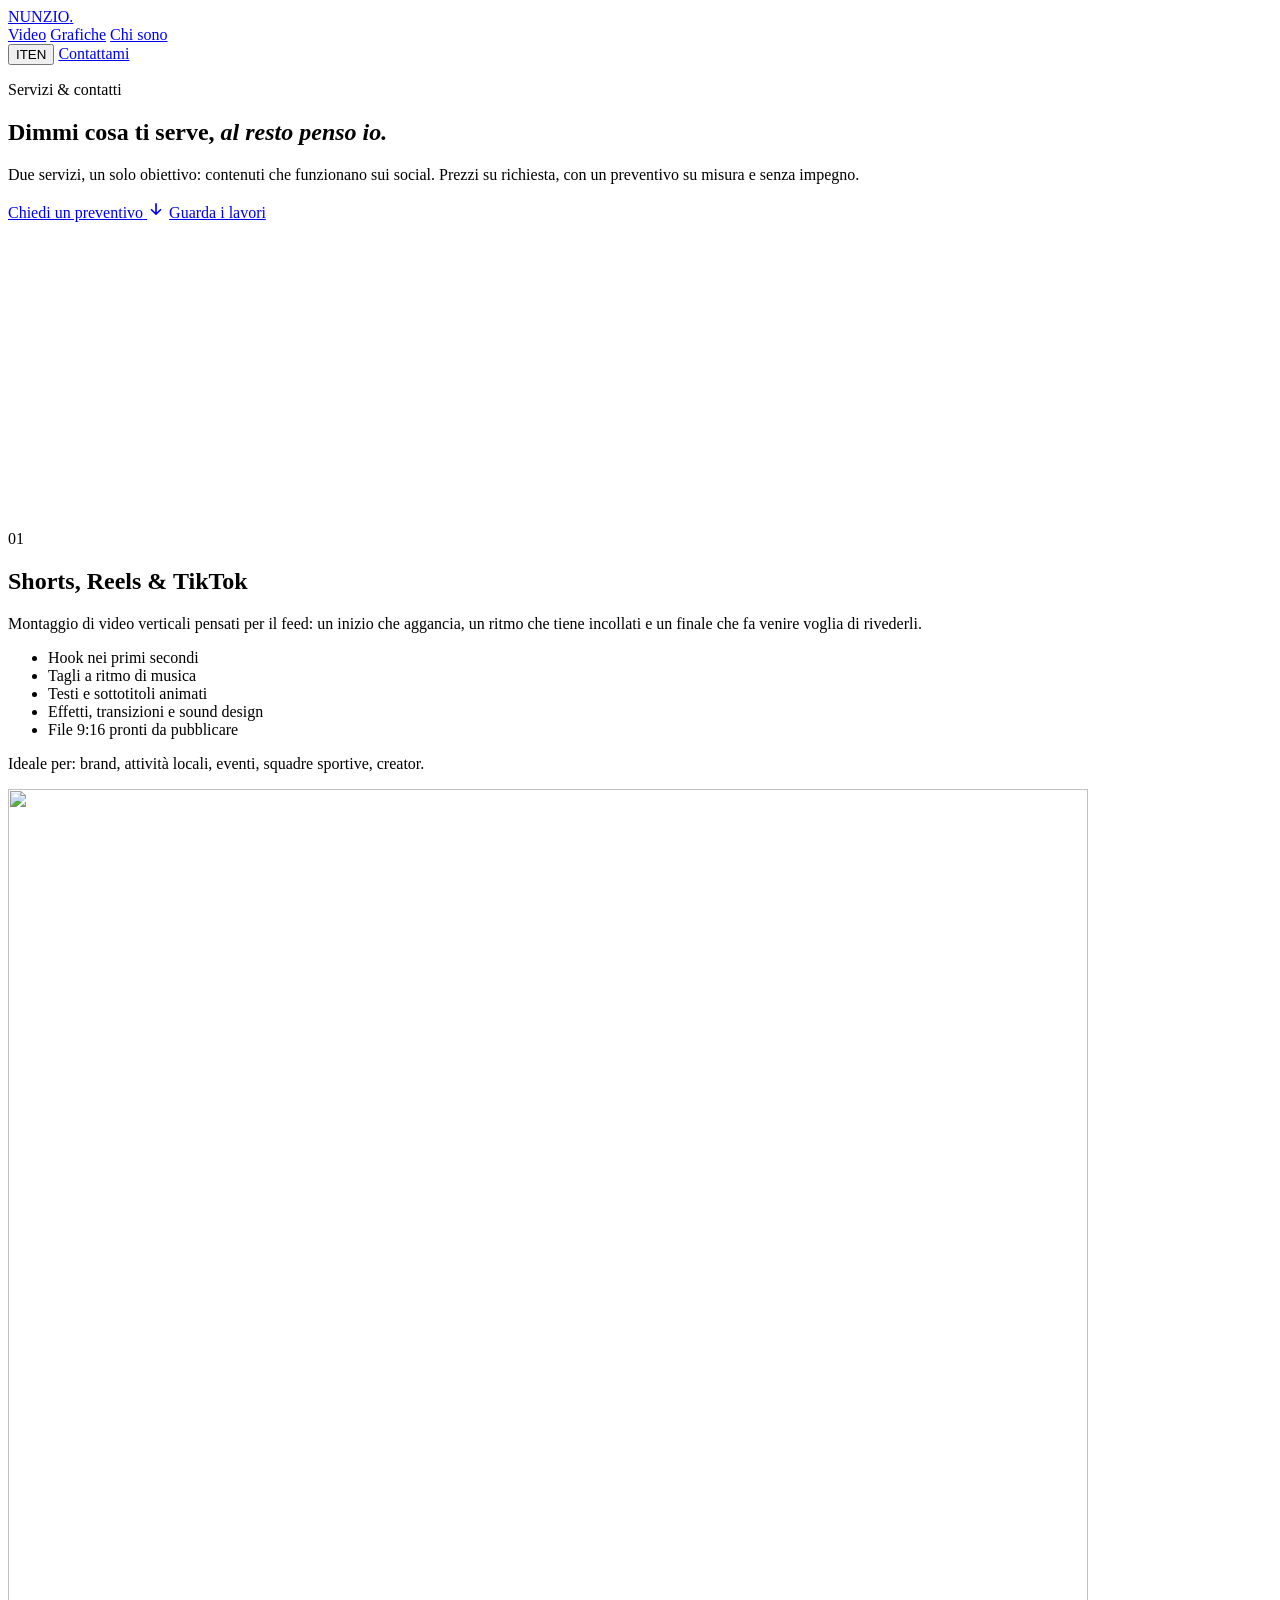
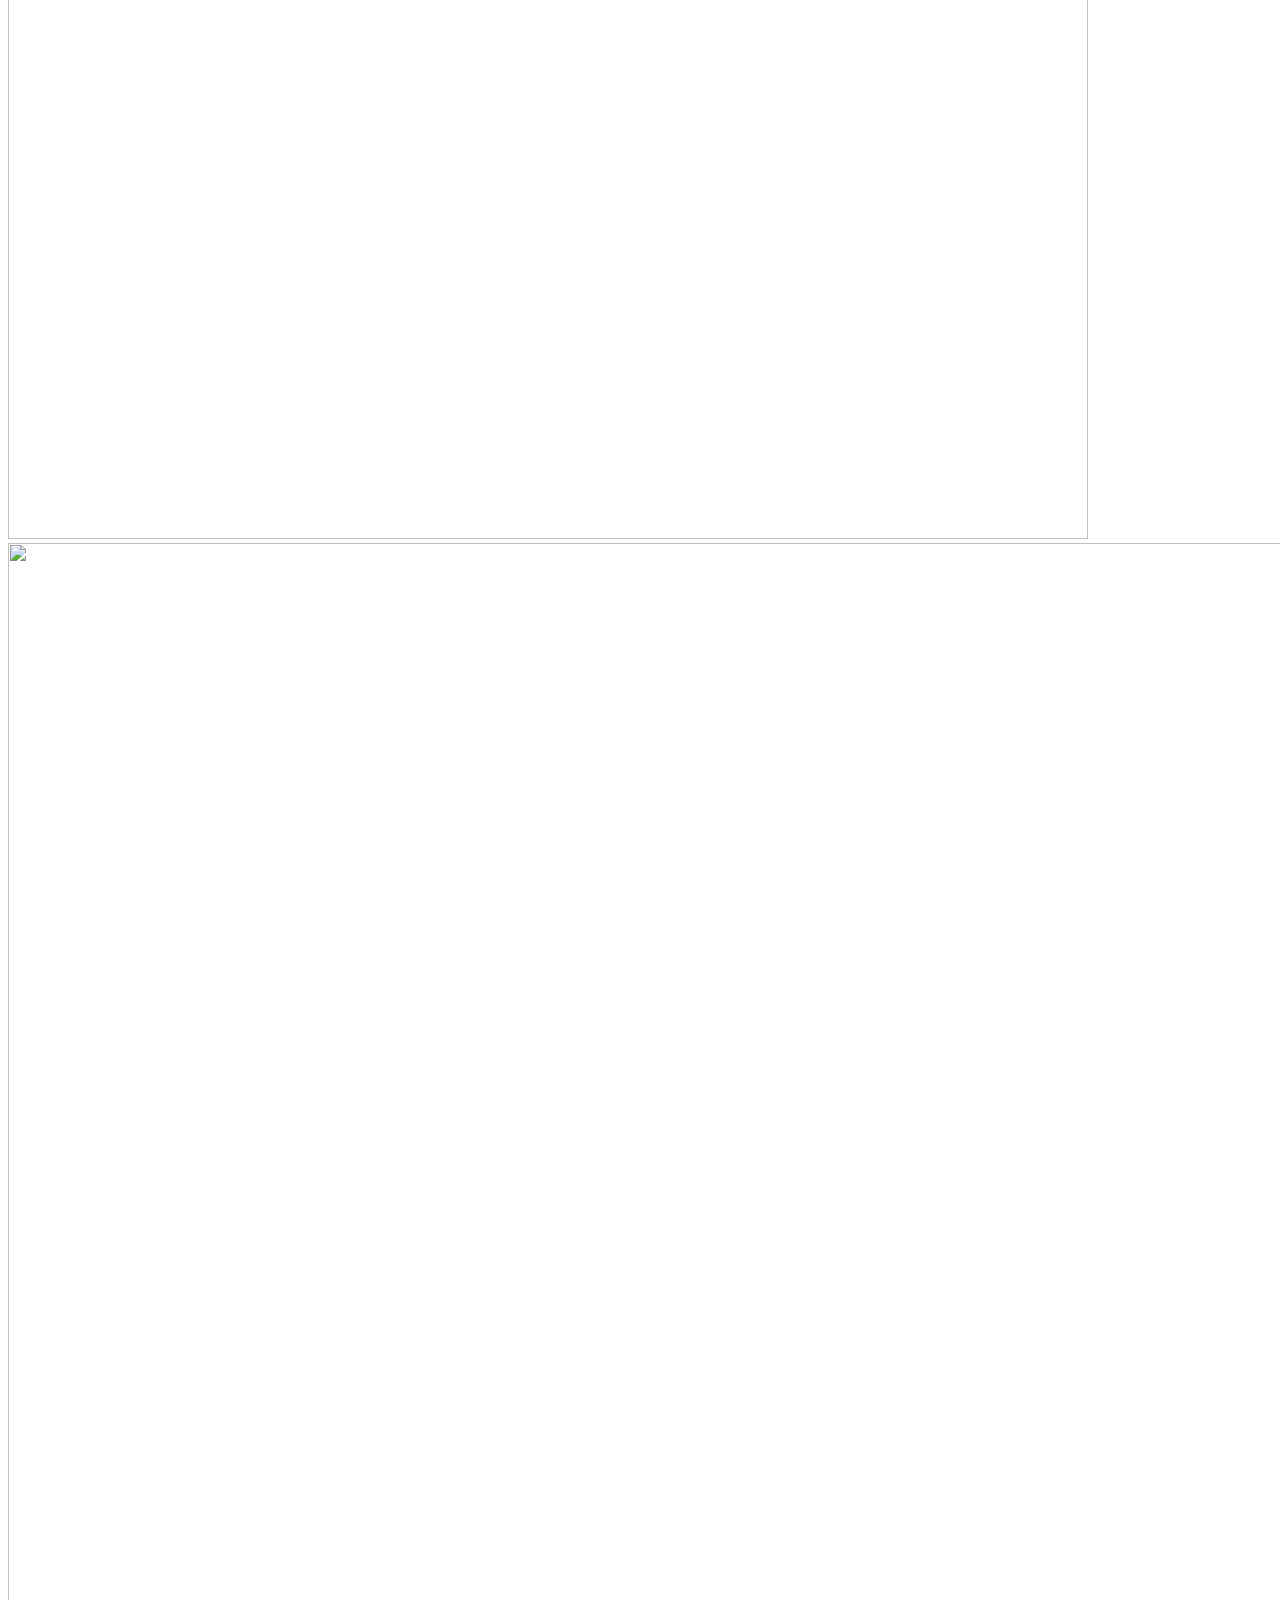
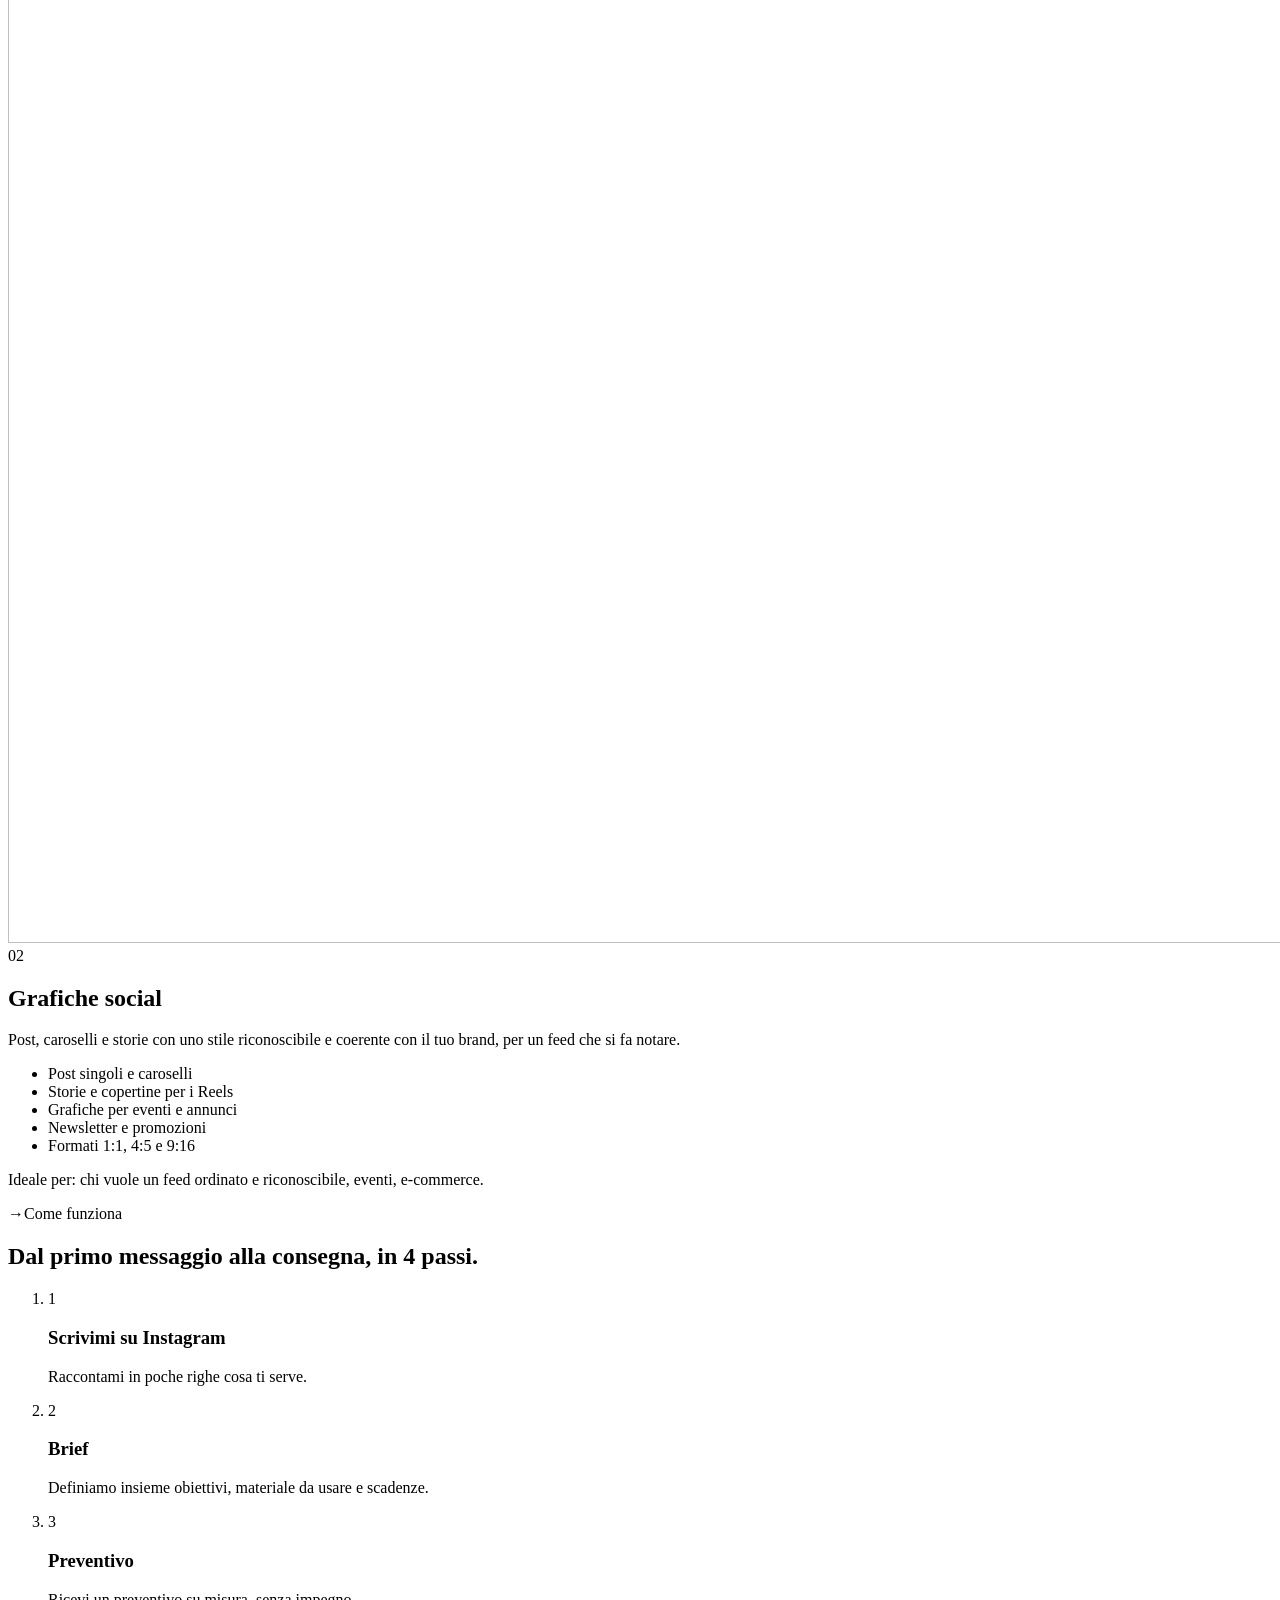
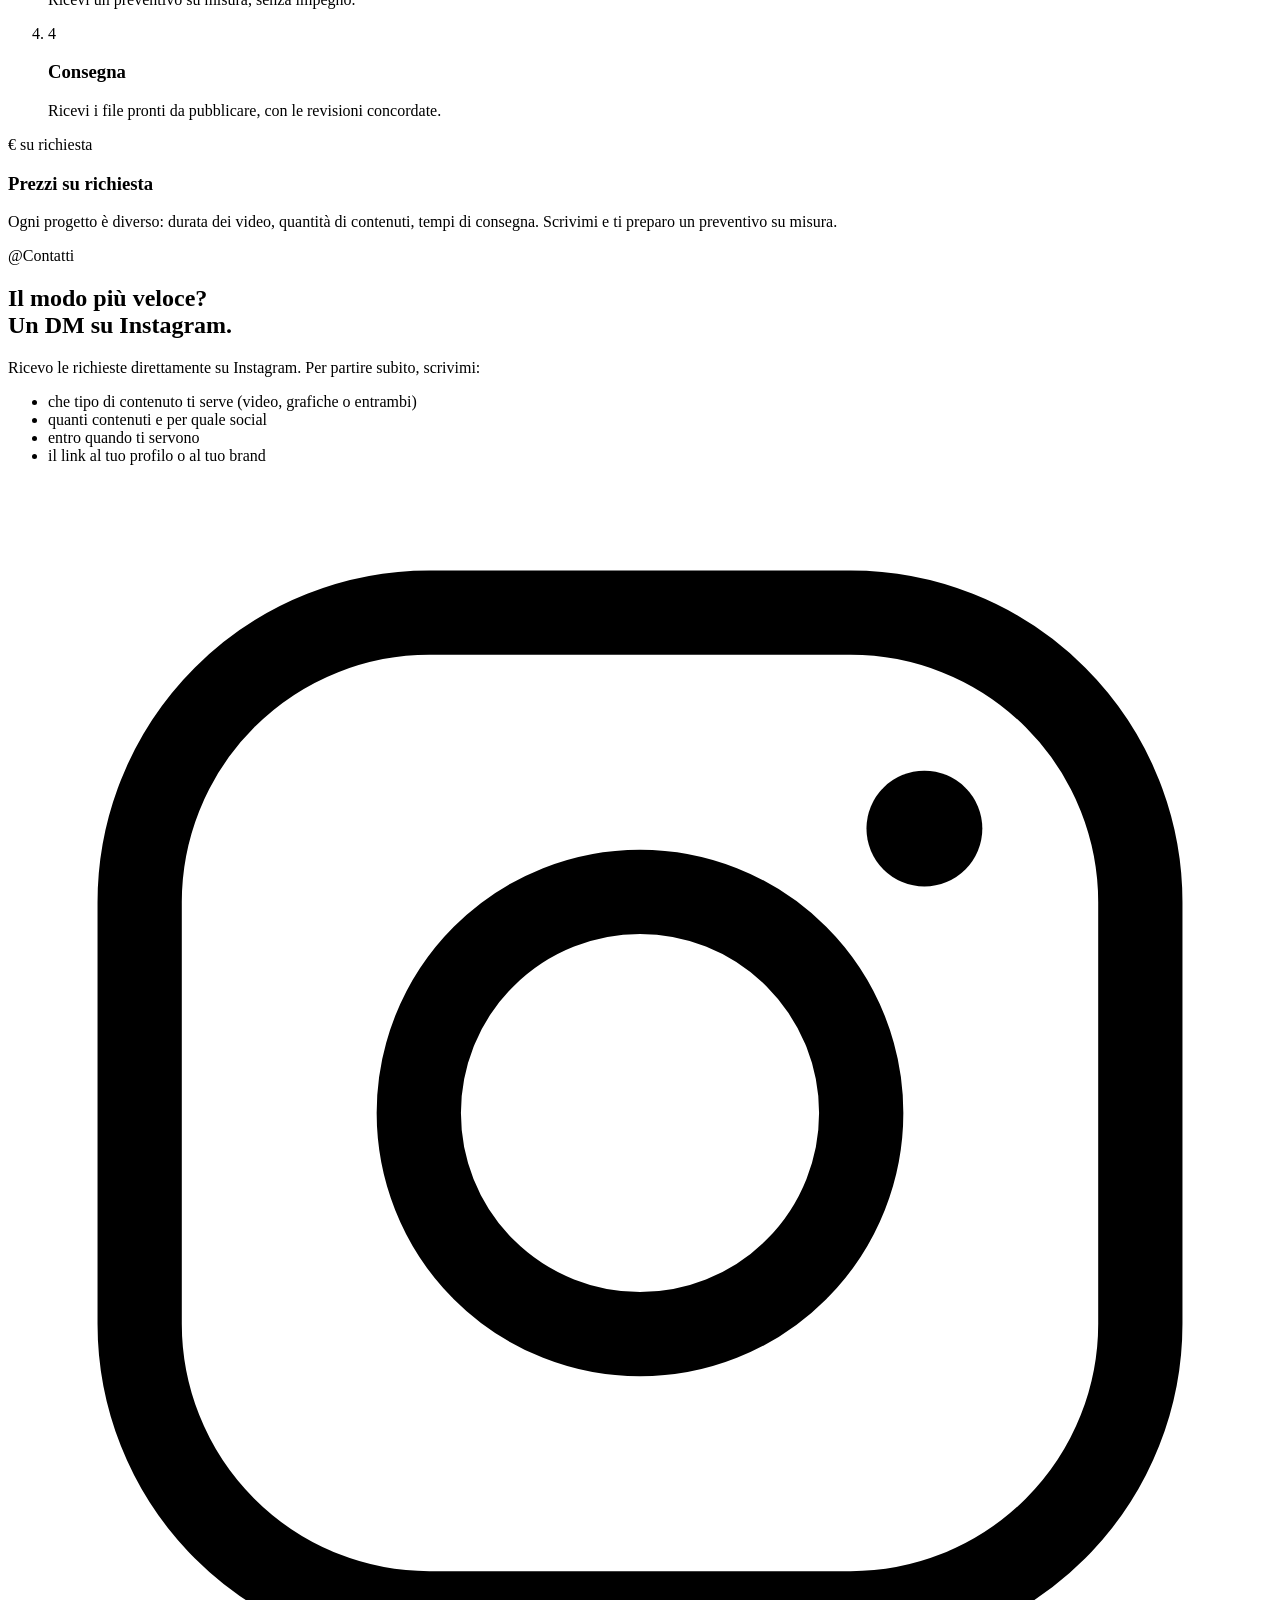
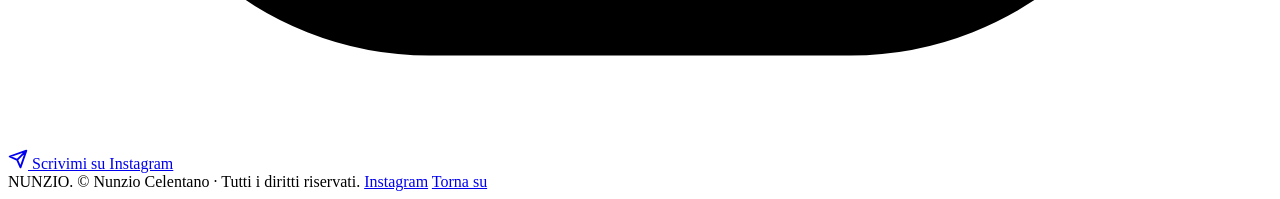
==== servizi.html @ 089bc9fd "Add files via upload" ====
<!doctype html>
<html lang="it">
<head>
  <meta charset="utf-8">
  <meta name="viewport" content="width=device-width, initial-scale=1">
  <title>Servizi & contatti — Nunzio Celentano</title>
  <meta name="description" content="Montaggio video per i social e grafiche: scopri i servizi e scrivimi su Instagram per un preventivo.">
  <meta name="theme-color" content="#0b0b0e">
  <meta property="og:title" content="Servizi & contatti — Nunzio Celentano">
  <meta property="og:description" content="Shorts, Reels, TikTok e grafiche social. Preventivo su richiesta.">
  <meta property="og:image" content="video/poster/intercampania-goal.jpg">
  <link rel="icon" href="data:image/svg+xml,%3Csvg xmlns='http://www.w3.org/2000/svg' viewBox='0 0 64 64'%3E%3Crect width='64' height='64' rx='16' fill='%23d4ff3a'/%3E%3Ctext x='32' y='46' font-family='Arial Black,Arial' font-weight='900' font-size='40' text-anchor='middle' fill='%230b0b0e'%3EN%3C/text%3E%3C/svg%3E">
  <link rel="preconnect" href="https://fonts.googleapis.com">
  <link rel="preconnect" href="https://fonts.gstatic.com" crossorigin>
  <link href="https://fonts.googleapis.com/css2?family=Bricolage+Grotesque:opsz,wght@12..96,400..800&family=Inter:wght@400;500;600&display=swap" rel="stylesheet">
  <link rel="stylesheet" href="assets/style.css">
</head>
<body data-page="services">

  <header class="site-header" id="top">
    <div class="wrap header-inner">
      <a href="index.html" class="logo" aria-label="Nunzio Celentano — home">NUNZIO<span>.</span></a>
      <nav class="nav" aria-label="Menu">
        <a href="index.html#video" data-i18n="nav.video">Video</a>
        <a href="index.html#grafiche" data-i18n="nav.graphics">Grafiche</a>
        <a href="index.html#chi-sono" data-i18n="nav.about">Chi sono</a>
      </nav>
      <div class="header-actions">
        <button class="lang-toggle" type="button" data-i18n-aria="lang.aria" aria-label="Cambia lingua">
          <span data-l="it">IT</span><span data-l="en">EN</span>
        </button>
        <a class="btn btn-accent btn-small" href="#contatti"><span data-i18n="srv.navcta">Contattami</span></a>
      </div>
    </div>
  </header>

  <main>
    <!-- HERO SERVIZI -->
    <section class="hero hero-small">
      <div class="glow glow-a" aria-hidden="true"></div>
      <div class="glow glow-b" aria-hidden="true"></div>
      <div class="wrap">
        <p class="kicker"><span class="live-dot" aria-hidden="true"></span><span data-i18n="nav.contact">Servizi & contatti</span></p>
        <h1 class="hero-title" data-i18n-html="srv.title">Dimmi cosa ti serve, <em>al resto penso io.</em></h1>
        <p class="hero-sub" data-i18n="srv.sub">Due servizi, un solo obiettivo: contenuti che funzionano sui social. Prezzi su richiesta, con un preventivo su misura e senza impegno.</p>
        <div class="hero-ctas">
          <a href="#contatti" class="btn btn-accent"><span data-i18n="srv.cta">Chiedi un preventivo</span>
            <svg viewBox="0 0 24 24" width="18" height="18" fill="none" stroke="currentColor" stroke-width="2.2" stroke-linecap="round" stroke-linejoin="round" aria-hidden="true"><path d="M12 5v14M6 13l6 6 6-6"/></svg></a>
          <a href="index.html#video" class="btn btn-ghost"><span data-i18n="hero.cta">Guarda i lavori</span></a>
        </div>
      </div>
    </section>

    <div class="marquee" aria-hidden="true"><div class="marquee-track"></div></div>

    <!-- SERVIZI -->
    <section class="section" id="servizi">
      <div class="wrap services">
        <article class="service">
          <div class="service-media media-video">
            <div class="phone phone-mini tilt-l">
              <video src="video/preview/antico-presepe.mp4" poster="video/poster/antico-presepe.jpg" muted loop playsinline autoplay preload="auto" data-hero aria-hidden="true"></video>
            </div>
            <div class="phone phone-mini tilt-r">
              <video src="video/preview/intercampania-goal.mp4" poster="video/poster/intercampania-goal.jpg" muted loop playsinline autoplay preload="auto" data-hero aria-hidden="true"></video>
            </div>
          </div>
          <div class="service-body">
            <span class="service-num">01</span>
            <h2 class="service-title">Shorts, Reels & TikTok</h2>
            <p data-i18n="s1.text">Montaggio di video verticali pensati per il feed: un inizio che aggancia, un ritmo che tiene incollati e un finale che fa venire voglia di rivederli.</p>
            <ul class="checklist">
              <li data-i18n="s1.l1">Hook nei primi secondi</li>
              <li data-i18n="s1.l2">Tagli a ritmo di musica</li>
              <li data-i18n="s1.l3">Testi e sottotitoli animati</li>
              <li data-i18n="s1.l4">Effetti, transizioni e sound design</li>
              <li data-i18n="s1.l5">File 9:16 pronti da pubblicare</li>
            </ul>
            <p class="ideal" data-i18n="s1.for">Ideale per: brand, attività locali, eventi, squadre sportive, creator.</p>
          </div>
        </article>

        <article class="service">
          <div class="service-media media-gfx">
            <img class="gfx-a" src="grafiche/presepe-3.webp" width="1080" height="1350" alt="" loading="lazy">
            <img class="gfx-b" src="grafiche/mammapack-newsletter.webp" width="1294" height="2000" alt="" loading="lazy">
          </div>
          <div class="service-body">
            <span class="service-num">02</span>
            <h2 class="service-title" data-i18n="s2.title">Grafiche social</h2>
            <p data-i18n="s2.text">Post, caroselli e storie con uno stile riconoscibile e coerente con il tuo brand, per un feed che si fa notare.</p>
            <ul class="checklist">
              <li data-i18n="s2.l1">Post singoli e caroselli</li>
              <li data-i18n="s2.l2">Storie e copertine per i Reels</li>
              <li data-i18n="s2.l3">Grafiche per eventi e annunci</li>
              <li data-i18n="s2.l4">Newsletter e promozioni</li>
              <li data-i18n="s2.l5">Formati 1:1, 4:5 e 9:16</li>
            </ul>
            <p class="ideal" data-i18n="s2.for">Ideale per: chi vuole un feed ordinato e riconoscibile, eventi, e-commerce.</p>
          </div>
        </article>
      </div>
    </section>

    <!-- COME FUNZIONA -->
    <section class="section">
      <div class="wrap">
        <div class="section-head">
          <p class="eyebrow"><span class="num">→</span><span data-i18n="proc.eyebrow">Come funziona</span></p>
          <h2 class="section-title" data-i18n="proc.title">Dal primo messaggio alla consegna, in 4 passi.</h2>
        </div>
        <ol class="steps">
          <li><span class="step-n">1</span><h3 data-i18n="p1.t">Scrivimi su Instagram</h3><p data-i18n="p1.d">Raccontami in poche righe cosa ti serve.</p></li>
          <li><span class="step-n">2</span><h3>Brief</h3><p data-i18n="p2.d">Definiamo insieme obiettivi, materiale da usare e scadenze.</p></li>
          <li><span class="step-n">3</span><h3 data-i18n="p3.t">Preventivo</h3><p data-i18n="p3.d">Ricevi un preventivo su misura, senza impegno.</p></li>
          <li><span class="step-n">4</span><h3 data-i18n="p4.t">Consegna</h3><p data-i18n="p4.d">Ricevi i file pronti da pubblicare, con le revisioni concordate.</p></li>
        </ol>
        <div class="price-note">
          <span class="price-badge" data-i18n="price.badge">€ su richiesta</span>
          <div>
            <h3 data-i18n="price.title">Prezzi su richiesta</h3>
            <p data-i18n="price.text">Ogni progetto è diverso: durata dei video, quantità di contenuti, tempi di consegna. Scrivimi e ti preparo un preventivo su misura.</p>
          </div>
        </div>
      </div>
    </section>

    <!-- CONTATTI -->
    <section class="section" id="contatti">
      <div class="wrap">
        <div class="contact-card">
          <div class="contact-copy">
            <p class="eyebrow"><span class="num">@</span><span data-i18n="contact.eyebrow">Contatti</span></p>
            <h2 class="contact-title" data-i18n-html="contact.title">Il modo più veloce?<br>Un <span class="ig-text">DM su Instagram</span>.</h2>
            <p data-i18n="contact.text">Ricevo le richieste direttamente su Instagram. Per partire subito, scrivimi:</p>
            <ul class="checklist">
              <li data-i18n="contact.l1">che tipo di contenuto ti serve (video, grafiche o entrambi)</li>
              <li data-i18n="contact.l2">quanti contenuti e per quale social</li>
              <li data-i18n="contact.l3">entro quando ti servono</li>
              <li data-i18n="contact.l4">il link al tuo profilo o al tuo brand</li>
            </ul>
          </div>
          <div class="contact-action">
            <div class="ig-big" aria-hidden="true">
              <svg viewBox="0 0 24 24" fill="none" stroke="currentColor" stroke-width="1.6" stroke-linecap="round" stroke-linejoin="round"><rect x="2.5" y="2.5" width="19" height="19" rx="5.5"/><circle cx="12" cy="12" r="4.2"/><circle cx="17.4" cy="6.6" r="1.1" fill="currentColor" stroke="none"/></svg>
            </div>
            <p class="ig-handle" data-ig-handle hidden></p>
            <a class="btn btn-ig btn-big" href="https://www.instagram.com/" data-ig target="_blank" rel="noopener">
              <svg viewBox="0 0 24 24" width="20" height="20" fill="none" stroke="currentColor" stroke-width="2.2" stroke-linecap="round" stroke-linejoin="round" aria-hidden="true"><path d="M22 2L11 13M22 2l-7 20-4-9-9-4 20-7z"/></svg>
              <span data-i18n="cta.ig">Scrivimi su Instagram</span></a>
          </div>
        </div>
      </div>
    </section>
  </main>

  <footer class="site-footer">
    <div class="wrap footer-inner">
      <span class="logo logo-small">NUNZIO<span>.</span></span>
      <span class="foot-copy">© <span data-year></span> Nunzio Celentano · <span data-i18n="footer.rights">Tutti i diritti riservati.</span></span>
      <span class="foot-links">
        <a href="https://www.instagram.com/" data-ig-profile target="_blank" rel="noopener">Instagram</a>
        <a href="#top" data-i18n="footer.top">Torna su</a>
      </span>
    </div>
  </footer>

  <script src="assets/main.js"></script>
</body>
</html>
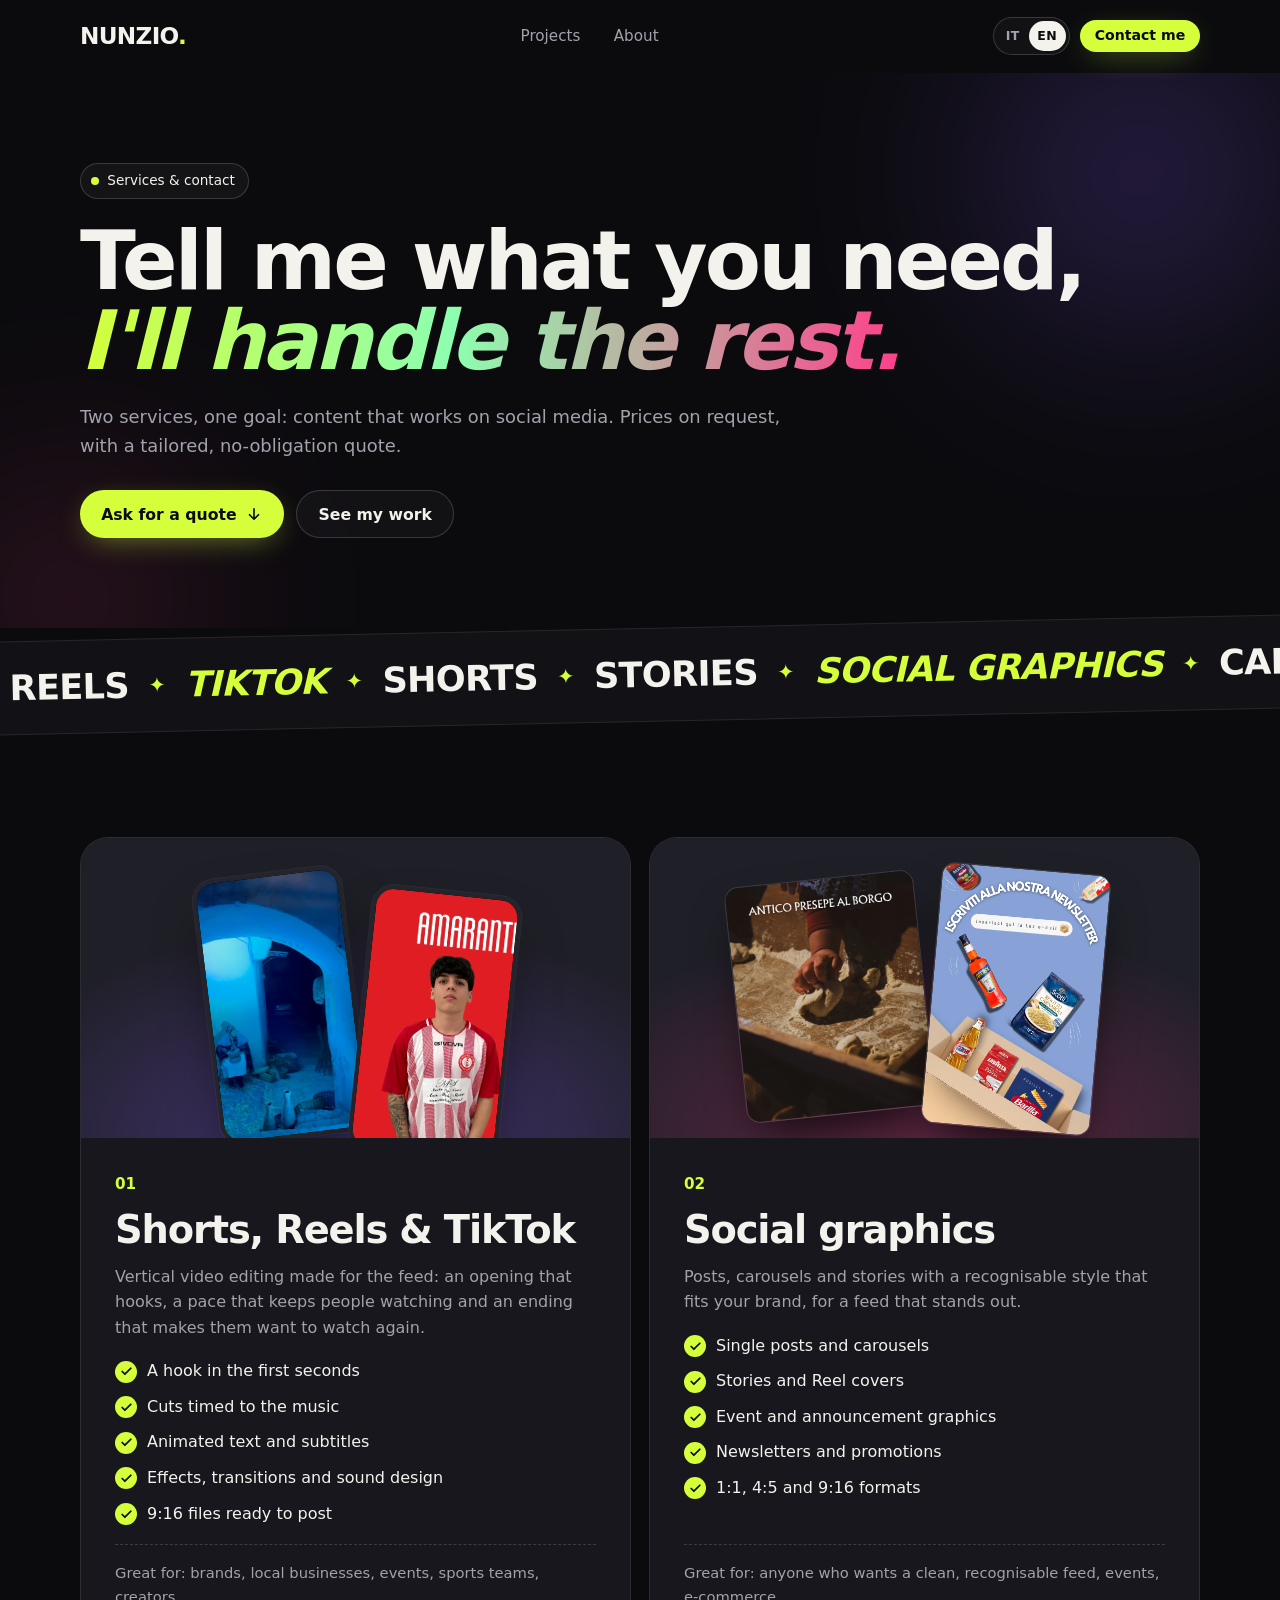
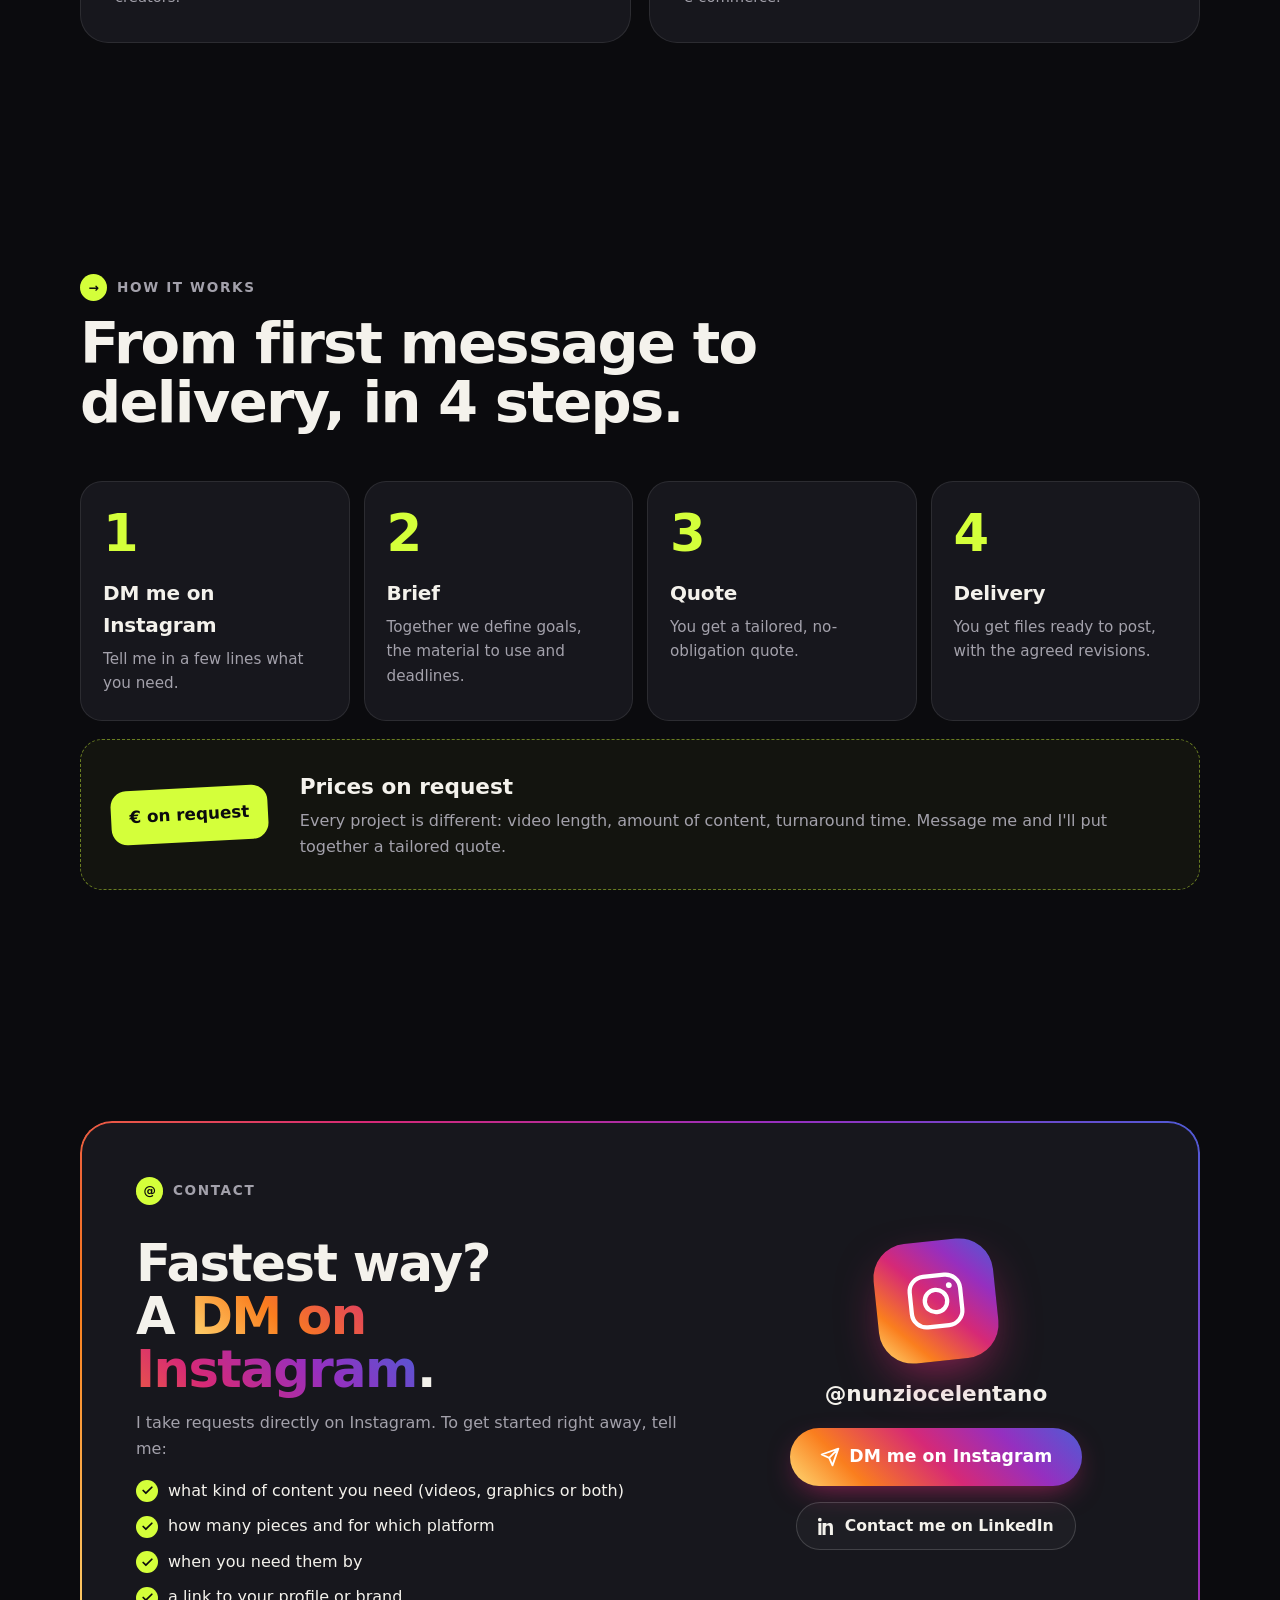
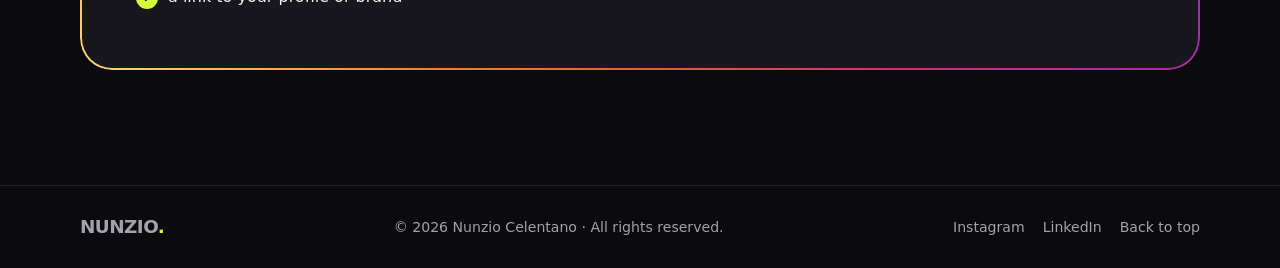
==== commit a548e04a: "Add files via upload" ====
--- a/servizi.html
+++ b/servizi.html
@@ -21,8 +21,7 @@
     <div class="wrap header-inner">
       <a href="index.html" class="logo" aria-label="Nunzio Celentano — home">NUNZIO<span>.</span></a>
       <nav class="nav" aria-label="Menu">
-        <a href="index.html#video" data-i18n="nav.video">Video</a>
-        <a href="index.html#grafiche" data-i18n="nav.graphics">Grafiche</a>
+        <a href="index.html#progetti" data-i18n="nav.projects">Progetti</a>
         <a href="index.html#chi-sono" data-i18n="nav.about">Chi sono</a>
       </nav>
       <div class="header-actions">
@@ -46,7 +45,7 @@
         <div class="hero-ctas">
           <a href="#contatti" class="btn btn-accent"><span data-i18n="srv.cta">Chiedi un preventivo</span>
             <svg viewBox="0 0 24 24" width="18" height="18" fill="none" stroke="currentColor" stroke-width="2.2" stroke-linecap="round" stroke-linejoin="round" aria-hidden="true"><path d="M12 5v14M6 13l6 6 6-6"/></svg></a>
-          <a href="index.html#video" class="btn btn-ghost"><span data-i18n="hero.cta">Guarda i lavori</span></a>
+          <a href="index.html#progetti" class="btn btn-ghost"><span data-i18n="hero.cta">Guarda i lavori</span></a>
         </div>
       </div>
     </section>
@@ -148,6 +147,9 @@
             <a class="btn btn-ig btn-big" href="https://www.instagram.com/" data-ig target="_blank" rel="noopener">
               <svg viewBox="0 0 24 24" width="20" height="20" fill="none" stroke="currentColor" stroke-width="2.2" stroke-linecap="round" stroke-linejoin="round" aria-hidden="true"><path d="M22 2L11 13M22 2l-7 20-4-9-9-4 20-7z"/></svg>
               <span data-i18n="cta.ig">Scrivimi su Instagram</span></a>
+            <a class="btn btn-ghost" href="https://www.linkedin.com/" data-linkedin target="_blank" rel="noopener" hidden>
+              <svg viewBox="0 0 24 24" width="18" height="18" fill="currentColor" aria-hidden="true"><path d="M4.98 3.5a2.5 2.5 0 1 1-5 0 2.5 2.5 0 0 1 5 0zM.5 8h4v16h-4V8zm7 0h3.8v2.2h.06c.53-1 1.83-2.2 3.77-2.2 4.03 0 4.77 2.65 4.77 6.1V24h-4v-8.1c0-1.93-.04-4.42-2.7-4.42-2.7 0-3.11 2.1-3.11 4.28V24h-4V8z"/></svg>
+              <span data-i18n="cta.li">Contattami su LinkedIn</span></a>
           </div>
         </div>
       </div>
@@ -160,6 +162,7 @@
       <span class="foot-copy">© <span data-year></span> Nunzio Celentano · <span data-i18n="footer.rights">Tutti i diritti riservati.</span></span>
       <span class="foot-links">
         <a href="https://www.instagram.com/" data-ig-profile target="_blank" rel="noopener">Instagram</a>
+        <a href="https://www.linkedin.com/" data-linkedin target="_blank" rel="noopener" hidden>LinkedIn</a>
         <a href="#top" data-i18n="footer.top">Torna su</a>
       </span>
     </div>
--- a/assets/style.css
+++ b/assets/style.css
@@ -0,0 +1,460 @@
+/* =========================================================
+   NUNZIO — portfolio
+   Colori e font: modifica le variabili qui sotto.
+   ========================================================= */
+:root {
+  --bg: #0b0b0e;
+  --bg-2: #111116;
+  --card: #17171d;
+  --card-2: #1f1f27;
+  --line: rgba(255, 255, 255, .09);
+  --line-2: rgba(255, 255, 255, .16);
+  --text: #f4f2ec;
+  --muted: #a3a1ab;
+  --accent: #d4ff3a;
+  --accent-ink: #0b0b0e;
+  --pink: #ff3d8b;
+  --violet: #8b5cff;
+  --ig: linear-gradient(45deg, #feda75 0%, #fa7e1e 22%, #d62976 50%, #962fbf 75%, #4f5bd5 100%);
+
+  --font-display: "Bricolage Grotesque", "Inter", system-ui, sans-serif;
+  --font-body: "Inter", system-ui, -apple-system, "Segoe UI", sans-serif;
+
+  --maxw: 1200px;
+  --gutter: clamp(16px, 4vw, 40px);
+  --radius: 22px;
+  --ease: cubic-bezier(.2, .8, .2, 1);
+}
+
+*, *::before, *::after { box-sizing: border-box; }
+* { margin: 0; padding: 0; }
+html { scroll-behavior: smooth; scroll-padding-top: 84px; -webkit-text-size-adjust: 100%; }
+body {
+  background: var(--bg);
+  color: var(--text);
+  font-family: var(--font-body);
+  font-size: 16px;
+  line-height: 1.6;
+  -webkit-font-smoothing: antialiased;
+  overflow-x: hidden;
+}
+img, video, svg { display: block; max-width: 100%; }
+a { color: inherit; text-decoration: none; }
+button { font: inherit; color: inherit; background: none; border: 0; cursor: pointer; }
+ul, ol { list-style: none; }
+::selection { background: var(--accent); color: var(--accent-ink); }
+:focus-visible { outline: 2px solid var(--accent); outline-offset: 3px; border-radius: 6px; }
+[hidden] { display: none !important; }
+
+main { overflow-x: clip; }
+.wrap { max-width: var(--maxw); margin: 0 auto; padding: 0 var(--gutter); }
+
+/* ---------- Bottoni ---------- */
+.btn {
+  display: inline-flex; align-items: center; gap: .55em;
+  padding: .9em 1.35em; border-radius: 999px;
+  font-weight: 600; font-size: .98rem; line-height: 1.1; white-space: nowrap;
+  transition: transform .25s var(--ease), background-color .25s, box-shadow .25s, border-color .25s;
+}
+.btn svg { flex-shrink: 0; }
+.contact-action .btn, .cta-actions .btn { max-width: 100%; white-space: normal; justify-content: center; text-align: center; }
+.btn:hover { transform: translateY(-2px); }
+.btn:active { transform: translateY(0); }
+.btn-accent { background: var(--accent); color: var(--accent-ink); box-shadow: 0 8px 30px -10px rgba(212, 255, 58, .55); }
+.btn-accent:hover { box-shadow: 0 12px 34px -8px rgba(212, 255, 58, .7); }
+.btn-ghost { border: 1.5px solid var(--line-2); background: rgba(255, 255, 255, .03); }
+.btn-ghost:hover { border-color: var(--text); }
+.btn-ig { background: var(--ig); color: #fff; box-shadow: 0 10px 30px -10px rgba(214, 41, 118, .7); }
+.btn-small { padding: .62em 1.05em; font-size: .88rem; }
+.btn-big { padding: 1.1em 1.7em; font-size: 1.08rem; }
+
+/* ---------- Header ---------- */
+.site-header {
+  position: sticky; top: 0; z-index: 50;
+  transition: background-color .3s, border-color .3s, backdrop-filter .3s;
+  border-bottom: 1px solid transparent;
+}
+.site-header.scrolled {
+  background: rgba(11, 11, 14, .78);
+  backdrop-filter: blur(14px) saturate(140%);
+  -webkit-backdrop-filter: blur(14px) saturate(140%);
+  border-color: var(--line);
+}
+.header-inner { display: flex; align-items: center; justify-content: space-between; gap: 16px; height: 72px; }
+.logo { font-family: var(--font-display); font-weight: 800; font-size: 1.45rem; letter-spacing: -.03em; }
+.logo span { color: var(--accent); }
+.logo-small { font-size: 1.15rem; }
+.nav { display: flex; gap: 6px; }
+.nav a { padding: .5em .9em; border-radius: 999px; color: var(--muted); font-weight: 500; font-size: .95rem; transition: color .2s, background-color .2s; }
+.nav a:hover { color: var(--text); background: rgba(255, 255, 255, .06); }
+.header-actions { display: flex; align-items: center; gap: 10px; }
+
+.lang-toggle {
+  display: inline-flex; padding: 3px; border-radius: 999px;
+  border: 1px solid var(--line-2); background: rgba(255, 255, 255, .03);
+  font-size: .78rem; font-weight: 600; letter-spacing: .04em;
+}
+.lang-toggle span { padding: .38em .7em; border-radius: 999px; color: var(--muted); transition: background-color .25s, color .25s; }
+.lang-toggle[data-current="it"] [data-l="it"],
+.lang-toggle[data-current="en"] [data-l="en"] { background: var(--text); color: var(--bg); }
+
+/* ---------- Hero ---------- */
+.hero { position: relative; padding: clamp(36px, 7vw, 90px) 0 clamp(48px, 7vw, 90px); overflow: hidden; }
+.hero-inner { display: grid; grid-template-columns: 1.05fr 1fr; align-items: center; gap: clamp(24px, 4vw, 60px); }
+.glow { position: absolute; border-radius: 50%; filter: blur(90px); opacity: .55; pointer-events: none; z-index: -1; }
+.glow-a { width: 520px; height: 520px; background: radial-gradient(circle, rgba(139, 92, 255, .55), transparent 65%); top: -160px; right: -120px; }
+.glow-b { width: 420px; height: 420px; background: radial-gradient(circle, rgba(255, 61, 139, .38), transparent 65%); bottom: -180px; left: -140px; }
+.glow-c { width: 600px; height: 600px; background: radial-gradient(circle, rgba(212, 255, 58, .22), transparent 65%); top: -200px; left: 50%; transform: translateX(-50%); }
+
+.kicker {
+  display: inline-flex; align-items: center; gap: .6em;
+  padding: .45em .95em .45em .75em; border-radius: 999px;
+  border: 1px solid var(--line-2); background: rgba(255, 255, 255, .04);
+  font-size: .85rem; font-weight: 500; color: var(--text);
+}
+.live-dot { width: 8px; height: 8px; border-radius: 50%; background: var(--accent); box-shadow: 0 0 0 0 rgba(212, 255, 58, .7); animation: pulse 2s infinite; }
+@keyframes pulse { 0% { box-shadow: 0 0 0 0 rgba(212, 255, 58, .6); } 70% { box-shadow: 0 0 0 10px rgba(212, 255, 58, 0); } 100% { box-shadow: 0 0 0 0 rgba(212, 255, 58, 0); } }
+
+.hero-title {
+  font-family: var(--font-display); font-weight: 800;
+  font-size: clamp(2.6rem, 6.4vw, 5.4rem); line-height: .98; letter-spacing: -.035em;
+  margin: 22px 0 22px; text-wrap: balance;
+}
+.hero-title em {
+  font-style: italic; font-weight: 700;
+  background: linear-gradient(90deg, var(--accent), #8dffb0 45%, var(--pink));
+  -webkit-background-clip: text; background-clip: text; color: transparent;
+  padding-right: .1em;
+  -webkit-box-decoration-break: clone; box-decoration-break: clone;
+}
+.hero-sub { font-size: clamp(1.02rem, 1.4vw, 1.15rem); color: var(--muted); max-width: 33em; }
+.hero-ctas { display: flex; flex-wrap: wrap; gap: 12px; margin-top: 30px; }
+.hero-small .hero-title { max-width: 14em; }
+.hero-small .hero-sub { max-width: 40em; }
+
+/* Telefoni */
+.hero-phones { position: relative; height: clamp(420px, 44vw, 560px); }
+.phone {
+  position: absolute; aspect-ratio: 9 / 16; border-radius: 30px; overflow: hidden;
+  background: #000; border: 5px solid #24242c;
+  box-shadow: 0 30px 60px -20px rgba(0, 0, 0, .8), 0 0 0 1px rgba(255, 255, 255, .06);
+}
+.phone video { width: 100%; height: 100%; object-fit: cover; }
+.phone-1 { width: 38%; left: 0; top: 14%; transform: rotate(-8deg); animation: float-a 7s ease-in-out infinite; }
+.phone-2 { width: 44%; left: 28%; top: 0; z-index: 2; animation: float-b 6s ease-in-out infinite; }
+.phone-3 { width: 38%; right: 0; top: 18%; transform: rotate(8deg); animation: float-c 8s ease-in-out infinite; }
+@keyframes float-a { 0%, 100% { transform: rotate(-8deg) translateY(0); } 50% { transform: rotate(-6deg) translateY(-12px); } }
+@keyframes float-b { 0%, 100% { transform: translateY(0); } 50% { transform: translateY(-14px); } }
+@keyframes float-c { 0%, 100% { transform: rotate(8deg) translateY(0); } 50% { transform: rotate(6deg) translateY(-10px); } }
+
+.phone-ui { position: absolute; inset: 0; pointer-events: none; background: linear-gradient(to top, rgba(0, 0, 0, .55), transparent 32%); }
+.pu-icons { position: absolute; right: 9px; bottom: 44px; display: flex; flex-direction: column; gap: 12px; }
+.pu-icons i { display: block; width: 19px; height: 19px; background: #fff; -webkit-mask: var(--m) center / contain no-repeat; mask: var(--m) center / contain no-repeat; }
+.i-heart { --m: url("data:image/svg+xml,%3Csvg xmlns='http://www.w3.org/2000/svg' viewBox='0 0 24 24' fill='none' stroke='black' stroke-width='2.2' stroke-linejoin='round'%3E%3Cpath d='M20.8 4.6a5.5 5.5 0 0 0-7.8 0L12 5.7l-1-1.1a5.5 5.5 0 0 0-7.8 7.8l1 1.1L12 21l7.8-7.5 1-1.1a5.5 5.5 0 0 0 0-7.8z'/%3E%3C/svg%3E"); }
+.i-comment { --m: url("data:image/svg+xml,%3Csvg xmlns='http://www.w3.org/2000/svg' viewBox='0 0 24 24' fill='none' stroke='black' stroke-width='2.2' stroke-linejoin='round'%3E%3Cpath d='M21 11.5a8.4 8.4 0 0 1-.9 3.8 8.5 8.5 0 0 1-7.6 4.7 8.4 8.4 0 0 1-3.8-.9L3 21l1.9-5.7a8.4 8.4 0 0 1-.9-3.8 8.5 8.5 0 0 1 4.7-7.6 8.4 8.4 0 0 1 3.8-.9h.5a8.5 8.5 0 0 1 8 8v.5z'/%3E%3C/svg%3E"); }
+.i-send { --m: url("data:image/svg+xml,%3Csvg xmlns='http://www.w3.org/2000/svg' viewBox='0 0 24 24' fill='none' stroke='black' stroke-width='2.2' stroke-linejoin='round'%3E%3Cpath d='M22 2L11 13M22 2l-7 20-4-9-9-4 20-7z'/%3E%3C/svg%3E"); }
+.pu-user { position: absolute; left: 10px; bottom: 12px; display: flex; align-items: center; gap: 6px; font-size: 11px; font-weight: 600; color: #fff; }
+.pu-user b { width: 18px; height: 18px; border-radius: 50%; background: var(--ig); box-shadow: inset 0 0 0 2px #000; }
+
+.float-chip {
+  position: absolute; z-index: 3; padding: .5em .95em; border-radius: 999px;
+  font-size: .82rem; font-weight: 600; white-space: nowrap;
+  background: rgba(23, 23, 29, .82); border: 1px solid var(--line-2);
+  backdrop-filter: blur(10px); -webkit-backdrop-filter: blur(10px);
+  box-shadow: 0 10px 30px -10px rgba(0, 0, 0, .7);
+}
+.chip-1 { top: 6%; left: -2%; background: var(--accent); color: var(--accent-ink); border-color: transparent; transform: rotate(-4deg); }
+.chip-2 { bottom: 10%; left: 6%; transform: rotate(3deg); }
+.chip-3 { top: 2%; right: 2%; background: var(--pink); color: #fff; border-color: transparent; transform: rotate(6deg); }
+
+/* ---------- Marquee ---------- */
+.marquee {
+  overflow: hidden; border-block: 1px solid var(--line);
+  background: var(--bg-2); padding: 18px 0;
+  transform: rotate(-1.2deg); margin: 0 -10px;
+}
+.marquee-track { display: flex; width: max-content; animation: marquee 32s linear infinite; }
+.marquee-group { display: flex; align-items: center; flex-shrink: 0; }
+.marquee-group span { font-family: var(--font-display); font-weight: 800; font-size: clamp(1.4rem, 3vw, 2.2rem); letter-spacing: -.02em; text-transform: uppercase; padding: 0 .55em; }
+.marquee-group span:nth-of-type(3n+2) { color: var(--accent); font-style: italic; }
+.marquee-group i { font-style: normal; color: var(--accent); font-size: 1.3rem; }
+@keyframes marquee { to { transform: translateX(-50%); } }
+
+/* ---------- Sezioni ---------- */
+.section { padding: clamp(64px, 9vw, 120px) 0; }
+.section-head { margin-bottom: clamp(28px, 4vw, 48px); max-width: 720px; }
+.eyebrow { display: inline-flex; align-items: center; gap: .7em; font-size: .85rem; font-weight: 600; text-transform: uppercase; letter-spacing: .12em; color: var(--muted); }
+.eyebrow .num { display: inline-grid; place-items: center; min-width: 2.2em; height: 2.2em; padding: 0 .4em; border-radius: 999px; background: var(--accent); color: var(--accent-ink); letter-spacing: 0; font-size: .78rem; }
+.section-title { font-family: var(--font-display); font-weight: 800; font-size: clamp(2.1rem, 4.8vw, 3.6rem); line-height: 1.02; letter-spacing: -.03em; margin-top: 14px; text-wrap: balance; }
+.section-sub { color: var(--muted); margin-top: 12px; font-size: 1.05rem; }
+
+.tags { display: flex; flex-wrap: wrap; gap: 6px; }
+.tag {
+  display: inline-block; padding: .3em .7em; border-radius: 999px;
+  font-size: .74rem; font-weight: 600; letter-spacing: .02em;
+  background: rgba(11, 11, 14, .6); border: 1px solid rgba(255, 255, 255, .18); color: #fff;
+  backdrop-filter: blur(6px); -webkit-backdrop-filter: blur(6px);
+}
+.tag-accent { background: var(--accent); color: var(--accent-ink); border-color: transparent; }
+
+/* Play badge */
+.play-badge {
+  position: absolute; left: 50%; top: 50%; width: 62px; height: 62px; margin: -31px 0 0 -31px;
+  display: grid; place-items: center; border-radius: 50%;
+  background: rgba(255, 255, 255, .16); border: 1px solid rgba(255, 255, 255, .35);
+  backdrop-filter: blur(8px); -webkit-backdrop-filter: blur(8px);
+  opacity: 0; transform: scale(.8); transition: opacity .3s, transform .3s var(--ease);
+}
+.play-badge svg { width: 24px; height: 24px; color: #fff; margin-left: 3px; }
+
+/* ---------- Progetti ---------- */
+.projects { display: flex; flex-direction: column; gap: clamp(56px, 7vw, 96px); }
+.project {
+  display: grid; grid-template-columns: minmax(280px, .85fr) minmax(0, 1.6fr);
+  gap: clamp(24px, 4vw, 56px); align-items: start;
+  padding-top: clamp(24px, 3vw, 36px); border-top: 1px solid var(--line);
+}
+.project-copy { position: sticky; top: 96px; }
+.project-top { display: flex; align-items: center; gap: 12px; margin-bottom: 10px; }
+.project-num { display: inline-grid; place-items: center; min-width: 2.4em; height: 2.4em; padding: 0 .5em; border-radius: 999px; border: 1.5px solid var(--accent); color: var(--accent); font-family: var(--font-display); font-weight: 800; font-size: .8rem; }
+.project-meta { font-size: .8rem; font-weight: 600; letter-spacing: .1em; text-transform: uppercase; color: var(--muted); }
+.project-title { font-family: var(--font-display); font-weight: 800; font-size: clamp(2.2rem, 4vw, 3.3rem); line-height: 1; letter-spacing: -.035em; }
+.project-sub { margin-top: 8px; font-family: var(--font-display); font-weight: 600; font-size: 1.12rem; color: var(--accent); }
+.project-sub .by { color: var(--muted); font-weight: 500; }
+.project-text { margin-top: 16px; color: #cfcdd6; }
+.facts { display: grid; gap: 14px; margin: 22px 0 24px; padding: 18px 0 0; border-top: 1px dashed var(--line-2); }
+.facts dt { font-size: .74rem; font-weight: 700; text-transform: uppercase; letter-spacing: .12em; color: var(--muted); margin-bottom: 4px; }
+.facts dd { font-size: .96rem; }
+.did { display: flex; flex-direction: column; gap: 6px; }
+.did li { position: relative; padding-left: 18px; }
+.did li::before { content: ""; position: absolute; left: 0; top: .62em; width: 7px; height: 7px; border-radius: 50%; background: var(--accent); }
+
+/* Galleria scorrevole */
+.strip-wrap { position: relative; min-width: 0; }
+.strip {
+  --h: clamp(360px, 34vw, 470px);
+  display: flex; gap: 14px; overflow-x: auto; overscroll-behavior-x: contain;
+  scroll-snap-type: x mandatory; scroll-padding: 0 2px; padding: 2px 2px 14px;
+  scrollbar-width: thin; scrollbar-color: rgba(255, 255, 255, .25) transparent;
+}
+.strip::-webkit-scrollbar { height: 6px; }
+.strip::-webkit-scrollbar-thumb { background: rgba(255, 255, 255, .22); border-radius: 6px; }
+.strip-btn {
+  position: absolute; top: calc(50% - 7px); z-index: 3; width: 44px; height: 44px; margin-top: -22px;
+  display: grid; place-items: center; border-radius: 50%;
+  background: rgba(255, 255, 255, .92); color: #111; box-shadow: 0 8px 24px rgba(0, 0, 0, .5);
+  transition: opacity .25s, transform .2s;
+}
+.strip-btn svg { width: 20px; height: 20px; fill: none; stroke: currentColor; stroke-width: 2.6; stroke-linecap: round; stroke-linejoin: round; }
+.strip-btn:hover { transform: scale(1.08); }
+.strip-prev { left: -14px; }
+.strip-next { right: -14px; }
+.strip-btn[hidden] { display: none; }
+
+.mcard {
+  position: relative; flex: 0 0 auto; height: var(--h, 420px); aspect-ratio: 9 / 16;
+  border-radius: 18px; overflow: hidden; background: var(--card); scroll-snap-align: start;
+  box-shadow: 0 0 0 1px var(--line);
+  transition: transform .35s var(--ease), box-shadow .35s;
+}
+.mcard.r-45 { aspect-ratio: 4 / 5; }
+.mcard.r-tall { aspect-ratio: 1294 / 2000; }
+.mcard-open { position: absolute; inset: 0; display: block; width: 100%; height: 100%; text-align: left; cursor: pointer; }
+.mcard-open[data-img] { cursor: zoom-in; }
+.mcard video, .mcard img { position: absolute; inset: 0; width: 100%; height: 100%; object-fit: cover; transition: transform .6s var(--ease); }
+.mcard-shade { position: absolute; inset: 0; background: linear-gradient(to top, rgba(0, 0, 0, .82) 0%, rgba(0, 0, 0, .05) 38%, rgba(0, 0, 0, 0) 100%); }
+.mcard-label { position: absolute; left: 14px; right: 14px; bottom: 14px; display: flex; flex-direction: column; gap: 6px; align-items: flex-start; font-family: var(--font-display); font-weight: 700; font-size: 1.02rem; line-height: 1.15; color: #fff; }
+.mcard-type { padding: .25em .6em; border-radius: 999px; font-family: var(--font-body); font-size: .68rem; font-weight: 700; letter-spacing: .04em; text-transform: uppercase; background: var(--accent); color: var(--accent-ink); }
+.mcard:hover, .mcard:focus-within { transform: translateY(-4px); box-shadow: 0 0 0 2px var(--accent), 0 24px 50px -20px rgba(212, 255, 58, .35); }
+.mcard:hover video, .mcard:hover img { transform: scale(1.04); }
+.mcard:hover .play-badge, .mcard-open:focus-visible .play-badge { opacity: 1; transform: scale(1); }
+.ig-chip {
+  position: absolute; top: 10px; right: 10px; z-index: 2; width: 34px; height: 34px;
+  display: grid; place-items: center; border-radius: 10px; background: var(--ig); color: #fff;
+  box-shadow: 0 6px 16px rgba(0, 0, 0, .45); transition: transform .2s;
+}
+.ig-chip svg { width: 18px; height: 18px; }
+.ig-chip:hover { transform: scale(1.1); }
+
+/* 1926: video verticale con l'immagine girata, mostrato in orizzontale */
+.project-wide .strip-wrap { align-self: center; }
+.mcard.r-169 { width: 100%; height: auto; aspect-ratio: 16 / 9; container-type: size; }
+.mcard.r-169 video { inset: auto; left: 50%; top: 50%; width: 100cqh; height: 100cqw; transform: translate(-50%, -50%) rotate(var(--rot, -90deg)); }
+.mcard.r-169:hover video { transform: translate(-50%, -50%) rotate(var(--rot, -90deg)) scale(1.04); }
+
+/* ---------- Chi sono ---------- */
+.about { background: var(--bg-2); border-block: 1px solid var(--line); }
+.about-grid { display: grid; grid-template-columns: 1.25fr 1fr; gap: clamp(28px, 5vw, 80px); align-items: start; }
+.about-statement { font-family: var(--font-display); font-weight: 700; font-size: clamp(1.9rem, 3.8vw, 3.1rem); line-height: 1.08; letter-spacing: -.03em; margin-top: 18px; text-wrap: pretty; }
+.about-statement .hl { background: var(--accent); color: var(--accent-ink); padding: 0 .18em; border-radius: .18em; box-decoration-break: clone; -webkit-box-decoration-break: clone; }
+.about-statement em { font-style: italic; color: var(--pink); }
+.about-side { padding-top: 8px; }
+.about-side > p:first-child { font-size: 1.06rem; color: #cfcdd6; }
+.mini-label { margin: 28px 0 12px; font-size: .78rem; font-weight: 700; text-transform: uppercase; letter-spacing: .12em; color: var(--muted); }
+.chips { display: flex; flex-wrap: wrap; gap: 8px; }
+.chips li { padding: .5em .95em; border-radius: 999px; border: 1px solid var(--line-2); font-size: .9rem; font-weight: 500; }
+.client-list { display: flex; flex-wrap: wrap; gap: 6px 0; }
+.client-list li { font-family: var(--font-display); font-weight: 700; font-size: 1.2rem; letter-spacing: -.01em; }
+.client-list li:not(:last-child)::after { content: "✦"; color: var(--accent); font-size: .8rem; margin: 0 .7em; vertical-align: .15em; }
+
+/* ---------- CTA finale ---------- */
+.cta-band { position: relative; overflow: hidden; padding: clamp(72px, 10vw, 130px) 0; text-align: center; }
+.cta-inner { display: flex; flex-direction: column; align-items: center; gap: 34px; }
+.cta-title { font-family: var(--font-display); font-weight: 800; font-size: clamp(2.8rem, 8vw, 6.2rem); line-height: .95; letter-spacing: -.045em; }
+.outline { color: var(--accent); font-style: italic; }
+.cta-actions { display: flex; flex-wrap: wrap; justify-content: center; gap: 12px; }
+
+/* ---------- Footer ---------- */
+.site-footer { border-top: 1px solid var(--line); padding: 26px 0; }
+.footer-inner { display: flex; flex-wrap: wrap; align-items: center; justify-content: space-between; gap: 12px 24px; font-size: .88rem; color: var(--muted); }
+.foot-links { display: flex; gap: 18px; }
+.foot-links a:hover { color: var(--text); }
+
+/* ---------- Pagina servizi ---------- */
+.services { display: grid; grid-template-columns: 1fr 1fr; gap: 18px; }
+.service { display: flex; flex-direction: column; border-radius: calc(var(--radius) + 6px); background: var(--card); border: 1px solid var(--line); overflow: hidden; }
+.service-media { position: relative; height: 300px; overflow: hidden; background: radial-gradient(120% 120% at 50% 100%, rgba(139, 92, 255, .35), transparent 60%), var(--card-2); }
+.media-gfx { background: radial-gradient(120% 120% at 50% 100%, rgba(255, 61, 139, .3), transparent 60%), var(--card-2); }
+.phone-mini { width: 150px; border-width: 4px; border-radius: 22px; top: 34px; }
+.tilt-l { left: calc(50% - 150px); transform: rotate(-7deg); }
+.tilt-r { left: calc(50% + 4px); top: 52px; transform: rotate(6deg); }
+.media-gfx img { position: absolute; height: auto; border-radius: 14px; box-shadow: 0 24px 50px -16px rgba(0, 0, 0, .85); border: 1px solid rgba(255, 255, 255, .12); }
+.gfx-a { width: 190px; left: calc(50% - 190px); top: 40px; transform: rotate(-6deg); }
+.gfx-b { width: 170px; left: calc(50% + 6px); top: 30px; transform: rotate(5deg); }
+.service-body { padding: clamp(22px, 3vw, 34px); display: flex; flex-direction: column; gap: 14px; flex: 1; }
+.service-num { font-family: var(--font-display); font-weight: 800; font-size: .95rem; color: var(--accent); }
+.service-title { font-family: var(--font-display); font-weight: 800; font-size: clamp(1.8rem, 3vw, 2.4rem); line-height: 1.02; letter-spacing: -.03em; }
+.service-body > p { color: var(--muted); }
+.checklist { display: flex; flex-direction: column; gap: 10px; margin: 4px 0; }
+.checklist li { position: relative; padding-left: 32px; }
+.checklist li::before {
+  content: ""; position: absolute; left: 0; top: .15em; width: 22px; height: 22px; border-radius: 50%;
+  background: var(--accent) url("data:image/svg+xml,%3Csvg xmlns='http://www.w3.org/2000/svg' viewBox='0 0 24 24' fill='none' stroke='%230b0b0e' stroke-width='3.2' stroke-linecap='round' stroke-linejoin='round'%3E%3Cpath d='M20 6L9 17l-5-5'/%3E%3C/svg%3E") center / 13px no-repeat;
+}
+.ideal { margin-top: auto; padding-top: 16px; border-top: 1px dashed var(--line-2); font-size: .92rem; color: var(--muted); }
+
+.steps { display: grid; grid-template-columns: repeat(4, 1fr); gap: 14px; counter-reset: s; }
+.steps li { position: relative; padding: 26px 22px 24px; border-radius: var(--radius); background: var(--card); border: 1px solid var(--line); }
+.step-n { display: block; font-family: var(--font-display); font-weight: 800; font-size: 3.2rem; line-height: 1; color: var(--accent); margin-bottom: 18px; }
+.steps h3 { font-family: var(--font-display); font-weight: 700; font-size: 1.25rem; letter-spacing: -.01em; margin-bottom: 6px; }
+.steps p { color: var(--muted); font-size: .95rem; }
+
+.price-note {
+  display: flex; align-items: center; gap: clamp(16px, 3vw, 32px); margin-top: 18px;
+  padding: clamp(20px, 3vw, 30px); border-radius: var(--radius);
+  border: 1.5px dashed rgba(212, 255, 58, .45); background: rgba(212, 255, 58, .04);
+}
+.price-badge { flex-shrink: 0; padding: .8em 1.1em; border-radius: 16px; background: var(--accent); color: var(--accent-ink); font-family: var(--font-display); font-weight: 800; font-size: 1.05rem; transform: rotate(-3deg); }
+.price-note h3 { font-family: var(--font-display); font-size: 1.35rem; font-weight: 700; margin-bottom: 4px; }
+.price-note p { color: var(--muted); }
+
+.contact-card {
+  position: relative; display: grid; grid-template-columns: 1.3fr 1fr; gap: clamp(24px, 4vw, 56px); align-items: center;
+  padding: clamp(26px, 4.5vw, 56px); border-radius: calc(var(--radius) + 10px);
+  background: var(--card); isolation: isolate;
+}
+.contact-card::before {
+  content: ""; position: absolute; inset: 0; z-index: -1; border-radius: inherit; padding: 2px;
+  background: var(--ig);
+  -webkit-mask: linear-gradient(#000 0 0) content-box, linear-gradient(#000 0 0);
+  -webkit-mask-composite: xor; mask-composite: exclude;
+}
+.contact-title { font-family: var(--font-display); font-weight: 800; font-size: clamp(2rem, 4.2vw, 3.2rem); line-height: 1.04; letter-spacing: -.03em; margin: 16px 0 14px; }
+.ig-text { background: var(--ig); -webkit-background-clip: text; background-clip: text; color: transparent; }
+.contact-copy > p { color: var(--muted); margin-bottom: 16px; }
+.contact-action { display: flex; flex-direction: column; align-items: center; gap: 16px; text-align: center; }
+.ig-big { width: 120px; height: 120px; border-radius: 34px; display: grid; place-items: center; background: var(--ig); color: #fff; box-shadow: 0 20px 50px -14px rgba(214, 41, 118, .7); transform: rotate(-6deg); }
+.ig-big svg { width: 64px; height: 64px; }
+.ig-handle { font-family: var(--font-display); font-weight: 700; font-size: 1.35rem; }
+
+/* ---------- Lightbox ---------- */
+.lightbox {
+  position: fixed; inset: 0; width: 100%; height: 100%; max-width: none; max-height: none;
+  margin: 0; padding: 0; border: 0; color: var(--text);
+  background: rgba(6, 6, 9, .94);
+  backdrop-filter: blur(10px); -webkit-backdrop-filter: blur(10px);
+}
+.lightbox::backdrop { background: transparent; }
+.lightbox[open] { display: flex; align-items: center; justify-content: center; animation: lb-in .25s var(--ease); }
+@keyframes lb-in { from { opacity: 0; } to { opacity: 1; } }
+.lb-stage { display: flex; align-items: center; justify-content: center; width: 100%; height: 100%; padding: 64px 72px 92px; }
+.lb-stage img { max-width: 100%; max-height: 100%; width: auto; height: auto; border-radius: 12px; object-fit: contain; box-shadow: 0 30px 80px -20px #000; }
+.lb-caption { position: absolute; left: 0; right: 0; bottom: 22px; display: flex; flex-direction: column; align-items: center; gap: 2px; text-align: center; padding: 0 70px; pointer-events: none; }
+.lb-title { font-family: var(--font-display); font-size: 1.1rem; }
+.lb-sub { font-size: .9rem; color: var(--muted); }
+.lb-ig { pointer-events: auto; display: inline-flex; align-items: center; gap: .45em; margin-top: 6px; padding: .4em .85em; border-radius: 999px; background: var(--ig); color: #fff; font-size: .82rem; font-weight: 600; }
+.lb-ig svg { width: 15px; height: 15px; }
+.lb-ig[hidden] { display: none; }
+.lb-btn { position: absolute; display: grid; place-items: center; width: 46px; height: 46px; border-radius: 50%; background: rgba(255, 255, 255, .1); border: 1px solid rgba(255, 255, 255, .18); transition: background-color .2s; z-index: 2; }
+.lb-btn:hover { background: rgba(255, 255, 255, .22); }
+.lb-btn svg { width: 22px; height: 22px; fill: none; stroke: currentColor; stroke-width: 2.4; stroke-linecap: round; stroke-linejoin: round; }
+.lb-close { top: 16px; right: 16px; }
+.lb-prev { left: 16px; top: 50%; margin-top: -23px; }
+.lb-next { right: 16px; top: 50%; margin-top: -23px; }
+.lightbox.single .lb-prev, .lightbox.single .lb-next { display: none; }
+
+.lb-video { display: flex; flex-direction: column; align-items: center; gap: 12px; }
+.lb-frame { position: relative; --arn: .5625; height: min(calc(100dvh - 190px), calc((100vw - 32px) / var(--arn))); aspect-ratio: var(--arn); border-radius: 18px; overflow: hidden; background: #000; box-shadow: 0 30px 80px -20px #000; }
+.lb-frame video { width: 100%; height: 100%; object-fit: contain; cursor: pointer; }
+.lb-video.is-rotated .lb-frame { height: auto; width: min(calc(100vw - 160px), calc((100dvh - 190px) * 16 / 9)); aspect-ratio: 16 / 9; container-type: size; }
+.lb-video.is-rotated .lb-frame video { position: absolute; left: 50%; top: 50%; width: 100cqh; height: 100cqw; transform: translate(-50%, -50%) rotate(var(--rot, -90deg)); }
+.lb-controls { display: flex; align-items: center; gap: 10px; width: 100%; max-width: 560px; padding: 6px 8px; border-radius: 999px; background: rgba(255, 255, 255, .08); border: 1px solid rgba(255, 255, 255, .12); }
+.lb-ctrl { flex-shrink: 0; width: 36px; height: 36px; border-radius: 50%; display: grid; place-items: center; }
+.lb-ctrl:hover { background: rgba(255, 255, 255, .12); }
+.lb-ctrl svg { width: 20px; height: 20px; }
+.lb-time { flex-shrink: 0; font-size: .8rem; font-variant-numeric: tabular-nums; color: var(--muted); min-width: 4.6em; text-align: right; }
+.lb-progress { flex: 1; min-width: 0; height: 4px; appearance: none; -webkit-appearance: none; border-radius: 4px; cursor: pointer; background: linear-gradient(var(--accent), var(--accent)) 0 / var(--p, 0%) 100% no-repeat, rgba(255, 255, 255, .2); }
+.lb-progress::-webkit-slider-thumb { -webkit-appearance: none; width: 14px; height: 14px; border-radius: 50%; background: var(--accent); border: 0; }
+.lb-progress::-moz-range-thumb { width: 14px; height: 14px; border-radius: 50%; background: var(--accent); border: 0; }
+
+/* ---------- Responsive ---------- */
+@media (max-width: 1020px) {
+  .project { grid-template-columns: 1fr; }
+  .project-copy { position: static; max-width: 640px; }
+  .steps { grid-template-columns: 1fr 1fr; }
+}
+@media (max-width: 860px) {
+  .nav { display: none; }
+  .hero-inner { grid-template-columns: 1fr; }
+  .hero-phones { height: min(108vw, 520px); max-width: 520px; width: 100%; margin: 0 auto; }
+  .strip-btn { display: none; }
+  .strip { margin: 0 calc(var(--gutter) * -1); padding-left: var(--gutter); padding-right: var(--gutter); scroll-padding: 0 var(--gutter); }
+  .about-grid { grid-template-columns: 1fr; }
+  .services { grid-template-columns: 1fr; }
+  .contact-card { grid-template-columns: 1fr; }
+  .lb-stage { padding: 64px 12px 92px; }
+  .lb-prev, .lb-next { top: auto; bottom: 18px; margin-top: 0; width: 40px; height: 40px; }
+  .lb-video.is-rotated .lb-frame { width: calc(100vw - 24px); }
+  .lb-caption { padding: 0 64px; }
+}
+@media (max-width: 560px) {
+  .header-inner { height: 62px; }
+  .logo { font-size: 1.25rem; }
+  .header-actions .btn-small { padding: .58em .85em; font-size: .82rem; }
+  .strip { --h: 400px; gap: 12px; }
+  .mcard.r-169 { width: 100%; }
+  .project-wide .strip { margin: 0; padding: 0; }
+  .steps { grid-template-columns: 1fr; }
+  .price-note { flex-direction: column; align-items: flex-start; }
+  .float-chip { font-size: .74rem; }
+  .service-media { height: 250px; }
+  .phone-mini { width: 120px; }
+  .tilt-l { left: calc(50% - 122px); }
+  .gfx-a { width: 150px; left: calc(50% - 150px); }
+  .gfx-b { width: 136px; }
+  .btn-big { padding: 1em 1.4em; font-size: 1rem; }
+}
+
+@media (max-width: 380px) {
+  .logo { font-size: 1.1rem; }
+  .header-inner { gap: 8px; }
+  .header-actions { gap: 6px; }
+  .lang-toggle span { padding: .38em .55em; }
+  .header-actions .btn-small { padding: .55em .7em; font-size: .76rem; }
+}
+
+@media (prefers-reduced-motion: reduce) {
+  html { scroll-behavior: auto; }
+  *, *::before, *::after { animation-duration: .01ms !important; animation-iteration-count: 1 !important; transition-duration: .01ms !important; }
+  .marquee-track { animation: none; }
+}
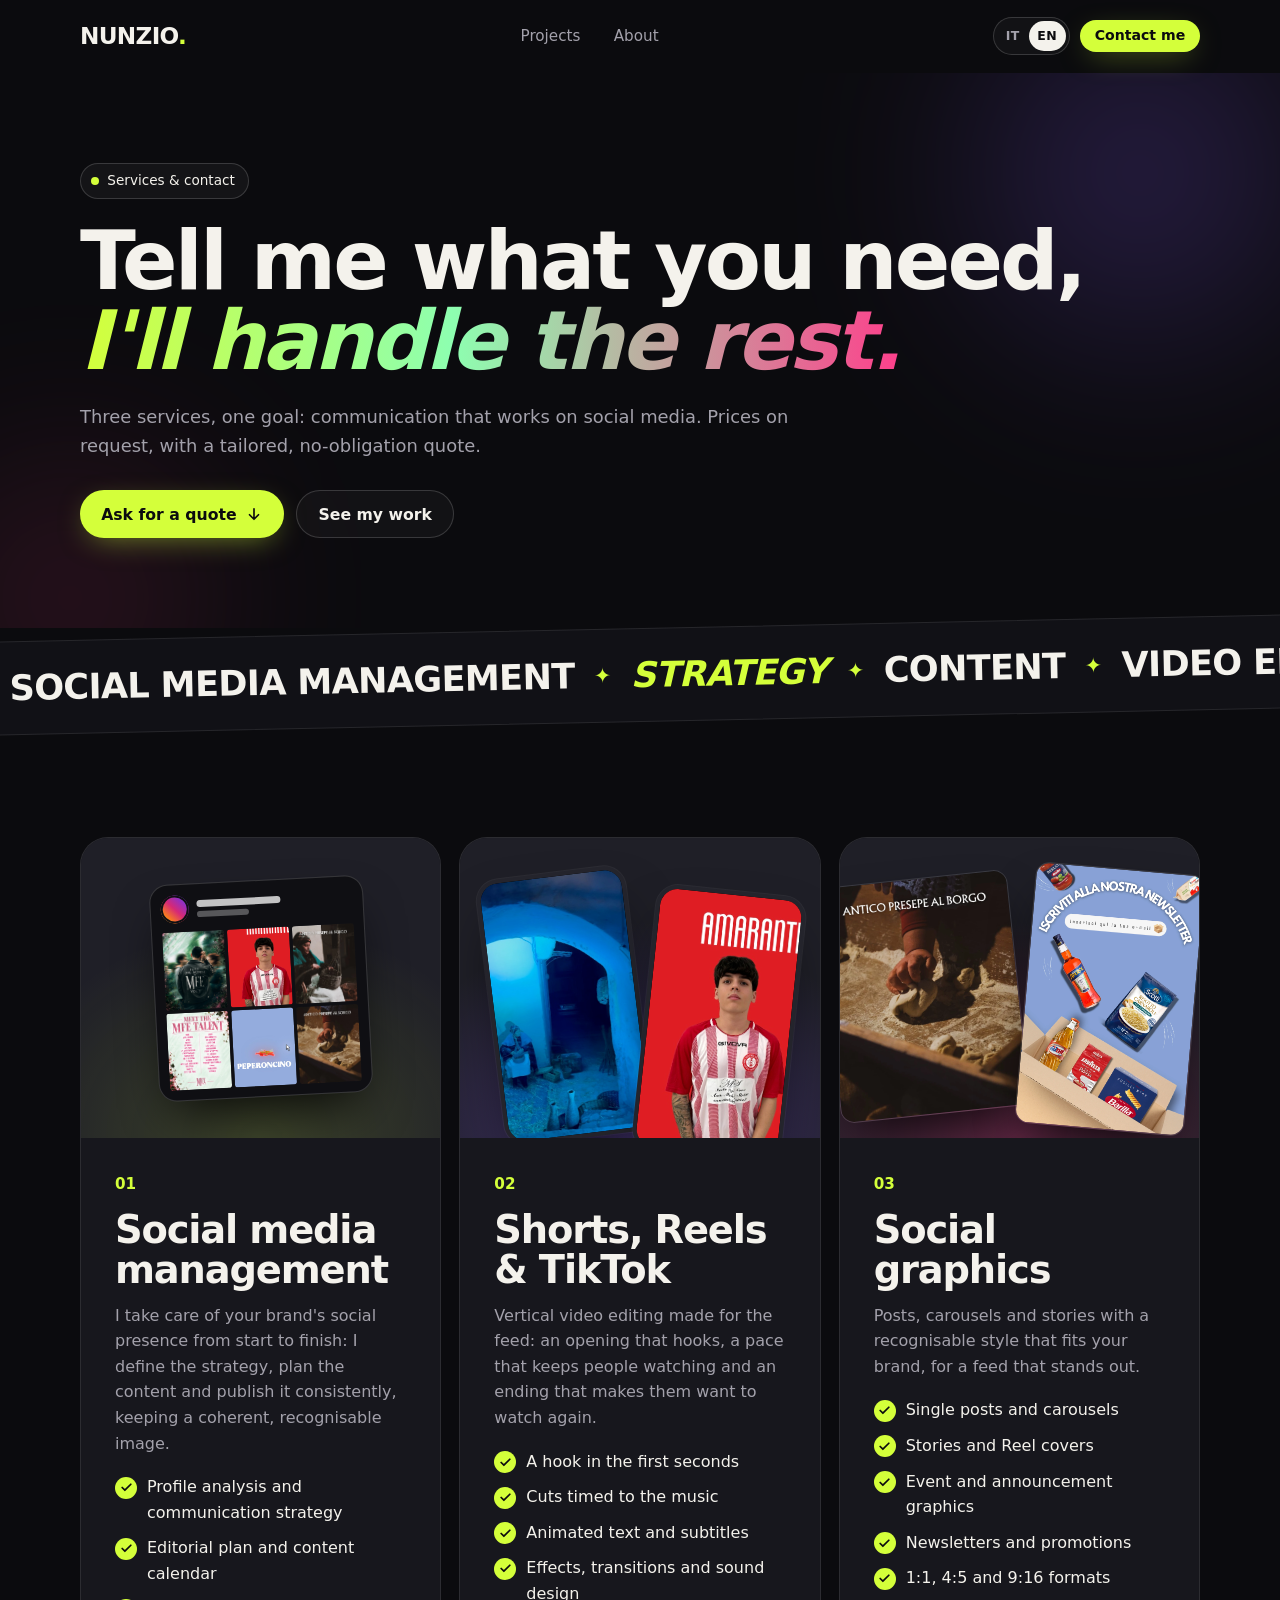
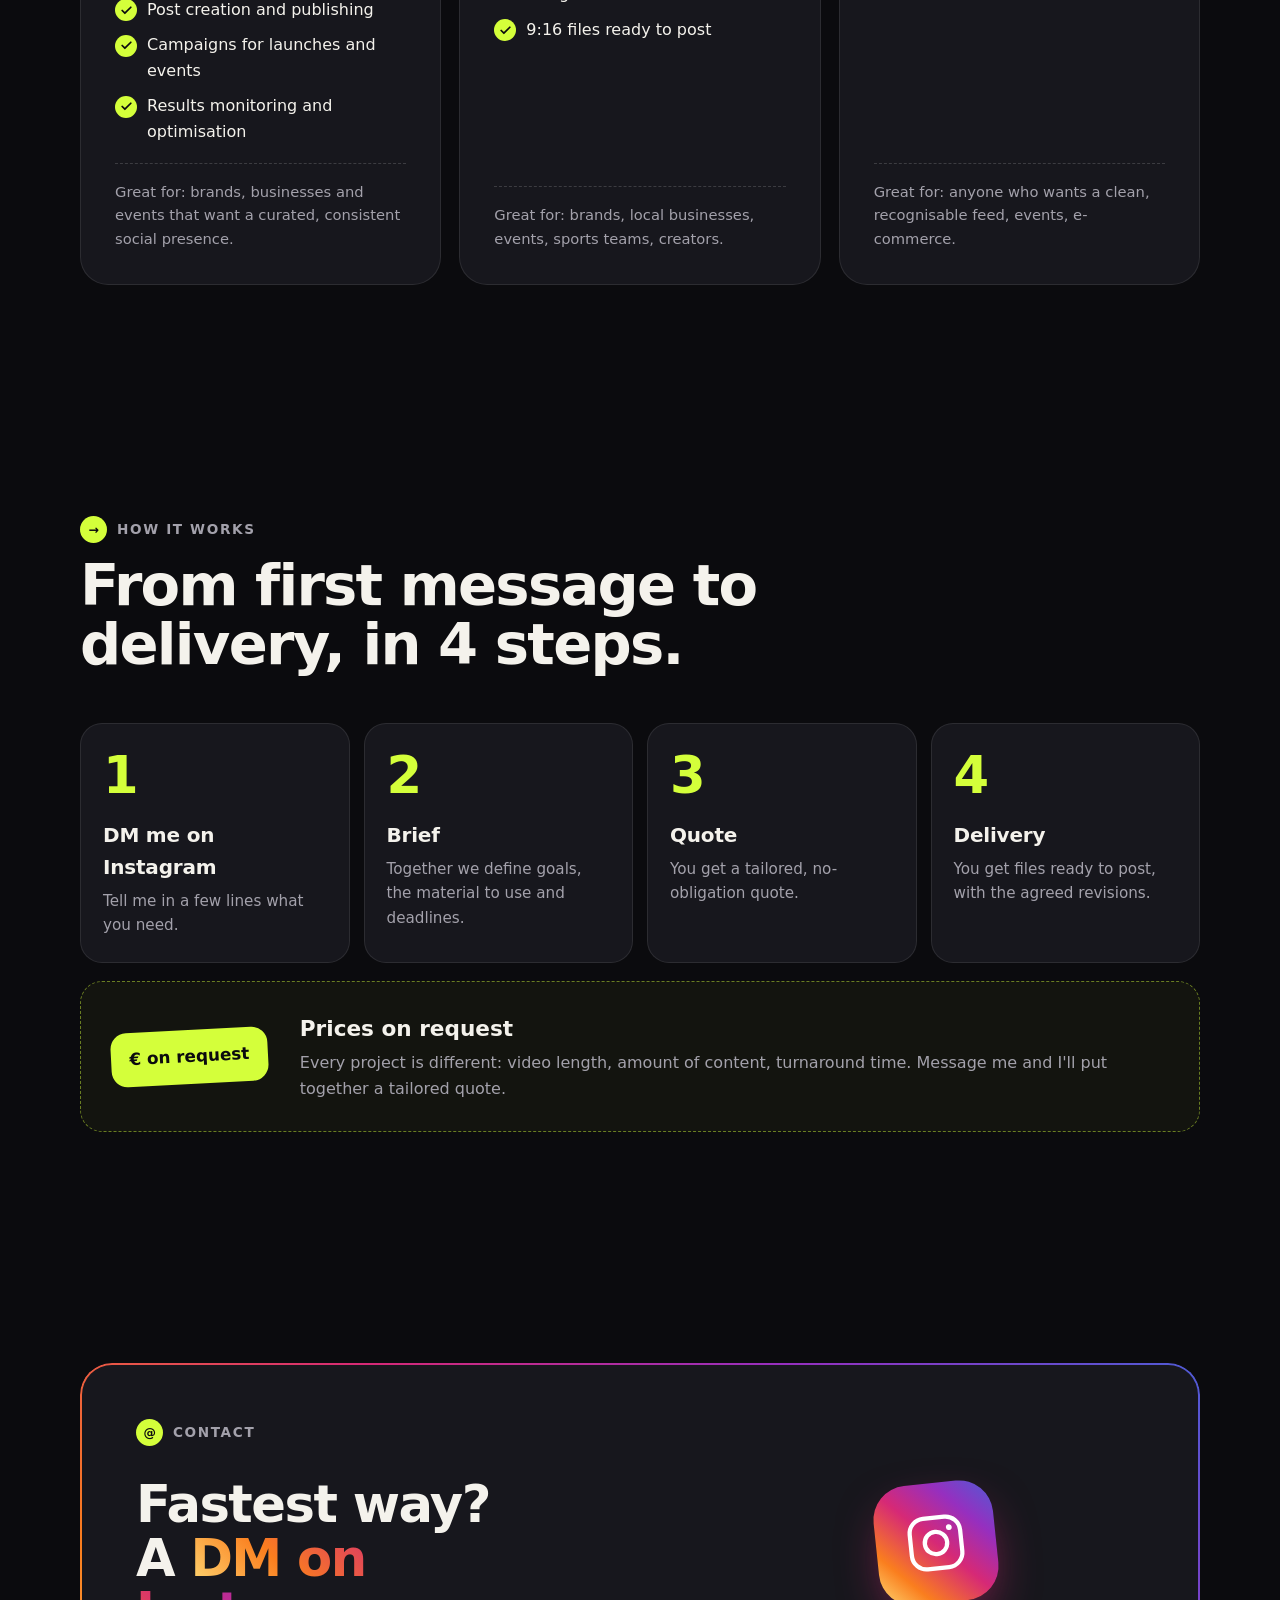
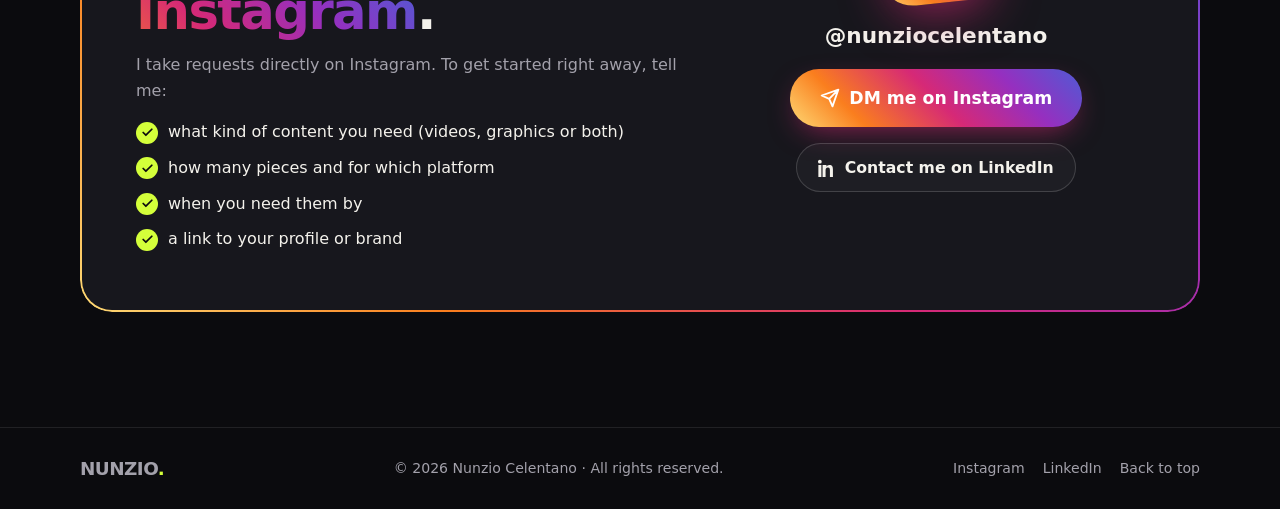
==== commit 029443e4: "Add files via upload" ====
--- a/servizi.html
+++ b/servizi.html
@@ -4,7 +4,7 @@
   <meta charset="utf-8">
   <meta name="viewport" content="width=device-width, initial-scale=1">
   <title>Servizi & contatti — Nunzio Celentano</title>
-  <meta name="description" content="Montaggio video per i social e grafiche: scopri i servizi e scrivimi su Instagram per un preventivo.">
+  <meta name="description" content="Gestione social, video e grafiche per brand ed eventi: scopri i servizi e scrivimi su Instagram per un preventivo.">
   <meta name="theme-color" content="#0b0b0e">
   <meta property="og:title" content="Servizi & contatti — Nunzio Celentano">
   <meta property="og:description" content="Shorts, Reels, TikTok e grafiche social. Preventivo su richiesta.">
@@ -41,7 +41,7 @@
       <div class="wrap">
         <p class="kicker"><span class="live-dot" aria-hidden="true"></span><span data-i18n="nav.contact">Servizi & contatti</span></p>
         <h1 class="hero-title" data-i18n-html="srv.title">Dimmi cosa ti serve, <em>al resto penso io.</em></h1>
-        <p class="hero-sub" data-i18n="srv.sub">Due servizi, un solo obiettivo: contenuti che funzionano sui social. Prezzi su richiesta, con un preventivo su misura e senza impegno.</p>
+        <p class="hero-sub" data-i18n="srv.sub">Tre servizi, un solo obiettivo: una comunicazione che funziona sui social. Prezzi su richiesta, con un preventivo su misura e senza impegno.</p>
         <div class="hero-ctas">
           <a href="#contatti" class="btn btn-accent"><span data-i18n="srv.cta">Chiedi un preventivo</span>
             <svg viewBox="0 0 24 24" width="18" height="18" fill="none" stroke="currentColor" stroke-width="2.2" stroke-linecap="round" stroke-linejoin="round" aria-hidden="true"><path d="M12 5v14M6 13l6 6 6-6"/></svg></a>
@@ -56,6 +56,35 @@
     <section class="section" id="servizi">
       <div class="wrap services">
         <article class="service">
+          <div class="service-media media-feed" aria-hidden="true">
+            <div class="feed">
+              <div class="feed-head"><span class="feed-avatar"></span><span class="feed-lines"><b></b><i></i></span></div>
+              <div class="feed-grid">
+                <img src="grafiche/mfe-one-month.jpg" alt="" loading="lazy">
+                <img src="video/poster/intercampania-goal.jpg" alt="" loading="lazy">
+                <img src="grafiche/presepe-1.webp" alt="" loading="lazy">
+                <img src="grafiche/mfe-meet-the-talent.jpg" alt="" loading="lazy">
+                <img src="video/poster/mammapack-ricette.jpg" alt="" loading="lazy">
+                <img src="grafiche/presepe-3.webp" alt="" loading="lazy">
+              </div>
+            </div>
+          </div>
+          <div class="service-body">
+            <span class="service-num">01</span>
+            <h2 class="service-title" data-i18n="s0.title">Gestione social</h2>
+            <p data-i18n="s0.text">Mi occupo della presenza social del tuo brand dall'inizio alla fine: definisco la strategia, pianifico i contenuti e li pubblico con costanza, mantenendo un'immagine coerente e riconoscibile.</p>
+            <ul class="checklist">
+              <li data-i18n="s0.l1">Analisi del profilo e strategia di comunicazione</li>
+              <li data-i18n="s0.l2">Piano editoriale e calendario dei contenuti</li>
+              <li data-i18n="s0.l3">Creazione e pubblicazione dei post</li>
+              <li data-i18n="s0.l4">Campagne per lanci ed eventi</li>
+              <li data-i18n="s0.l5">Monitoraggio dei risultati e ottimizzazione</li>
+            </ul>
+            <p class="ideal" data-i18n="s0.for">Ideale per: brand, attività ed eventi che vogliono una presenza social curata e continuativa.</p>
+          </div>
+        </article>
+
+        <article class="service">
           <div class="service-media media-video">
             <div class="phone phone-mini tilt-l">
               <video src="video/preview/antico-presepe.mp4" poster="video/poster/antico-presepe.jpg" muted loop playsinline autoplay preload="auto" data-hero aria-hidden="true"></video>
@@ -65,7 +94,7 @@
             </div>
           </div>
           <div class="service-body">
-            <span class="service-num">01</span>
+            <span class="service-num">02</span>
             <h2 class="service-title">Shorts, Reels & TikTok</h2>
             <p data-i18n="s1.text">Montaggio di video verticali pensati per il feed: un inizio che aggancia, un ritmo che tiene incollati e un finale che fa venire voglia di rivederli.</p>
             <ul class="checklist">
@@ -85,7 +114,7 @@
             <img class="gfx-b" src="grafiche/mammapack-newsletter.webp" width="1294" height="2000" alt="" loading="lazy">
           </div>
           <div class="service-body">
-            <span class="service-num">02</span>
+            <span class="service-num">03</span>
             <h2 class="service-title" data-i18n="s2.title">Grafiche social</h2>
             <p data-i18n="s2.text">Post, caroselli e storie con uno stile riconoscibile e coerente con il tuo brand, per un feed che si fa notare.</p>
             <ul class="checklist">
--- a/assets/style.css
+++ b/assets/style.css
@@ -290,6 +290,7 @@
 .about-statement em { font-style: italic; color: var(--pink); }
 .about-side { padding-top: 8px; }
 .about-side > p:first-child { font-size: 1.06rem; color: #cfcdd6; }
+.about-side .about-p2 { margin-top: 14px; font-size: 1.06rem; color: #cfcdd6; }
 .mini-label { margin: 28px 0 12px; font-size: .78rem; font-weight: 700; text-transform: uppercase; letter-spacing: .12em; color: var(--muted); }
 .chips { display: flex; flex-wrap: wrap; gap: 8px; }
 .chips li { padding: .5em .95em; border-radius: 999px; border: 1px solid var(--line-2); font-size: .9rem; font-weight: 500; }
@@ -311,10 +312,19 @@
 .foot-links a:hover { color: var(--text); }
 
 /* ---------- Pagina servizi ---------- */
-.services { display: grid; grid-template-columns: 1fr 1fr; gap: 18px; }
+.services { display: grid; grid-template-columns: repeat(3, 1fr); gap: 18px; }
 .service { display: flex; flex-direction: column; border-radius: calc(var(--radius) + 6px); background: var(--card); border: 1px solid var(--line); overflow: hidden; }
 .service-media { position: relative; height: 300px; overflow: hidden; background: radial-gradient(120% 120% at 50% 100%, rgba(139, 92, 255, .35), transparent 60%), var(--card-2); }
 .media-gfx { background: radial-gradient(120% 120% at 50% 100%, rgba(255, 61, 139, .3), transparent 60%), var(--card-2); }
+.media-feed { display: grid; place-items: center; background: radial-gradient(120% 120% at 50% 100%, rgba(212, 255, 58, .16), transparent 60%), var(--card-2); }
+.feed { width: 214px; padding: 10px; border-radius: 18px; background: #0f0f13; border: 1px solid var(--line-2); box-shadow: 0 24px 50px -16px rgba(0, 0, 0, .85); transform: rotate(-3deg); }
+.feed-head { display: flex; align-items: center; gap: 8px; margin-bottom: 9px; }
+.feed-avatar { width: 28px; height: 28px; border-radius: 50%; background: var(--ig); box-shadow: inset 0 0 0 2px #0f0f13; }
+.feed-lines { display: flex; flex-direction: column; gap: 4px; }
+.feed-lines b { width: 84px; height: 7px; border-radius: 4px; background: rgba(255, 255, 255, .75); }
+.feed-lines i { width: 52px; height: 6px; border-radius: 4px; background: rgba(255, 255, 255, .3); }
+.feed-grid { display: grid; grid-template-columns: repeat(3, 1fr); gap: 3px; }
+.feed-grid img { width: 100%; height: auto; aspect-ratio: 4 / 5; object-fit: cover; border-radius: 3px; }
 .phone-mini { width: 150px; border-width: 4px; border-radius: 22px; top: 34px; }
 .tilt-l { left: calc(50% - 150px); transform: rotate(-7deg); }
 .tilt-r { left: calc(50% + 4px); top: 52px; transform: rotate(6deg); }
@@ -411,6 +421,7 @@
 @media (max-width: 1020px) {
   .project { grid-template-columns: 1fr; }
   .project-copy { position: static; max-width: 640px; }
+  .services { grid-template-columns: 1fr; }
   .steps { grid-template-columns: 1fr 1fr; }
 }
 @media (max-width: 860px) {
@@ -420,7 +431,6 @@
   .strip-btn { display: none; }
   .strip { margin: 0 calc(var(--gutter) * -1); padding-left: var(--gutter); padding-right: var(--gutter); scroll-padding: 0 var(--gutter); }
   .about-grid { grid-template-columns: 1fr; }
-  .services { grid-template-columns: 1fr; }
   .contact-card { grid-template-columns: 1fr; }
   .lb-stage { padding: 64px 12px 92px; }
   .lb-prev, .lb-next { top: auto; bottom: 18px; margin-top: 0; width: 40px; height: 40px; }
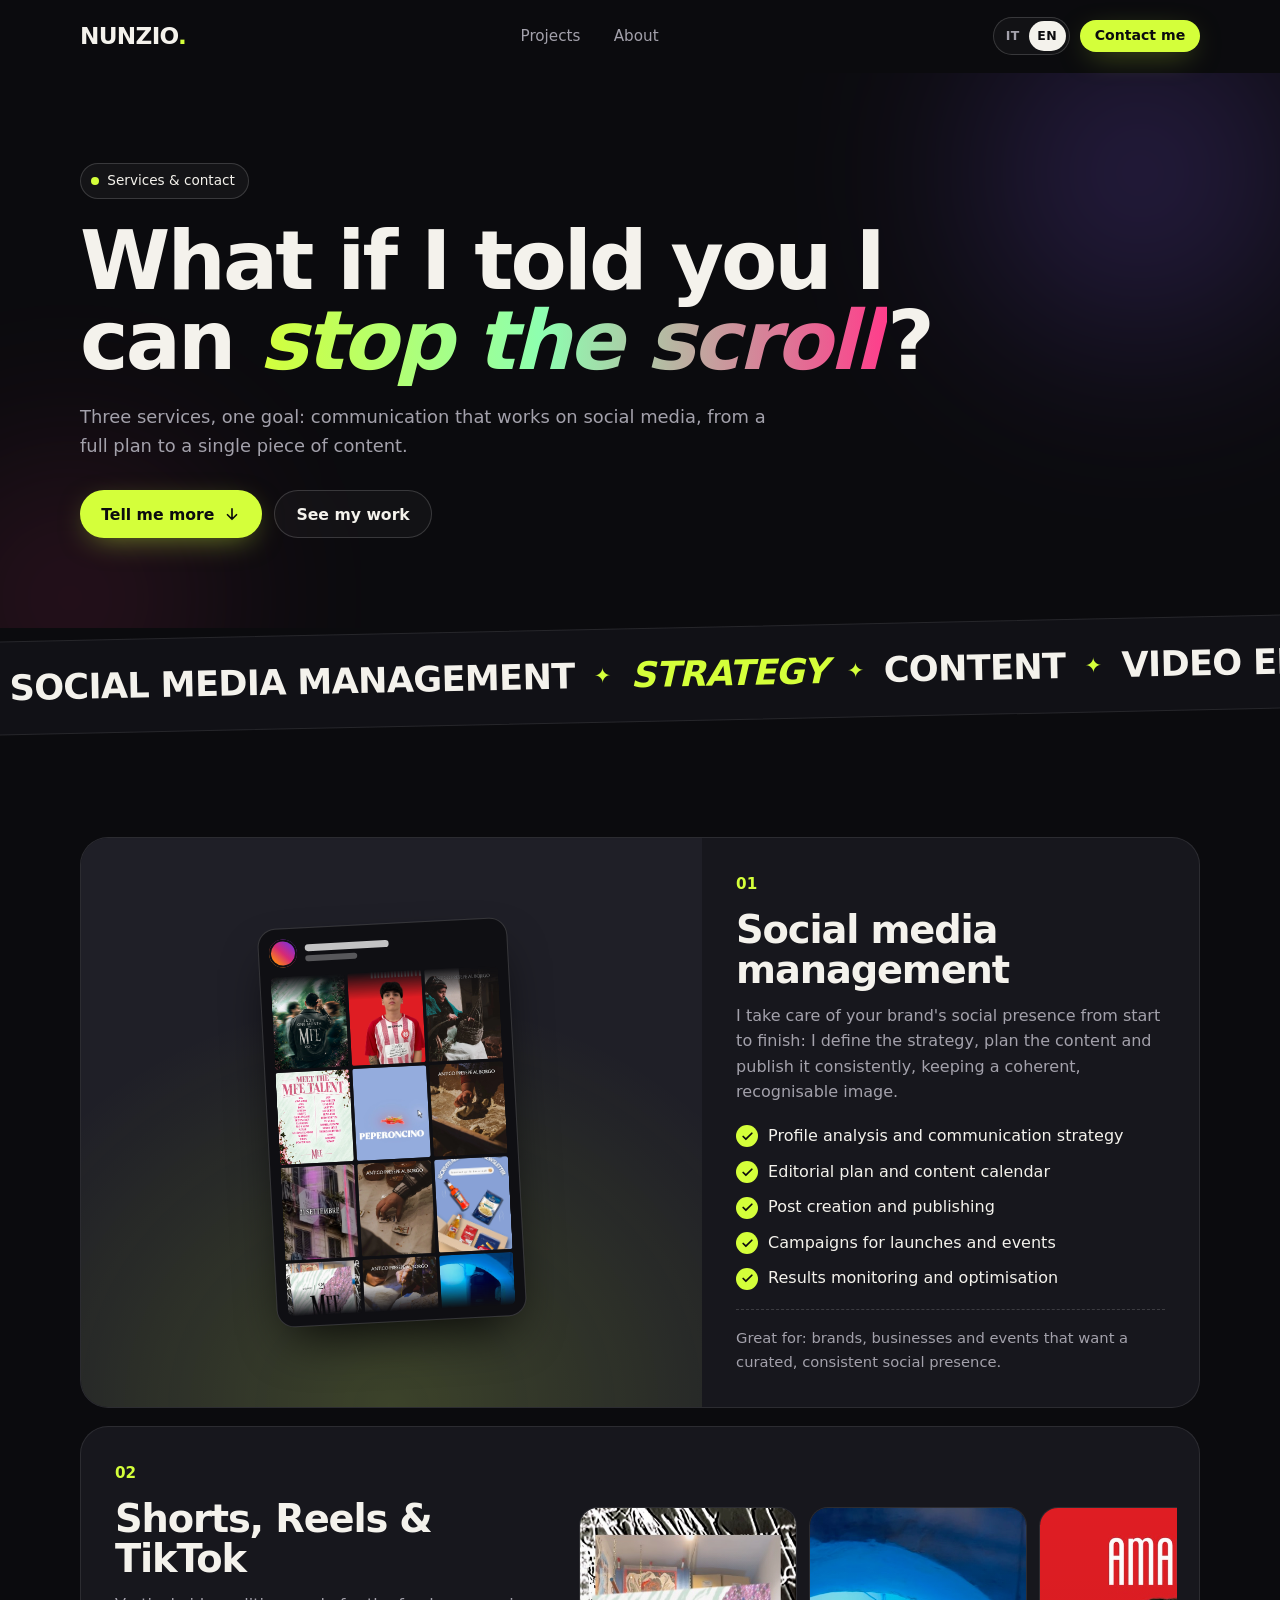
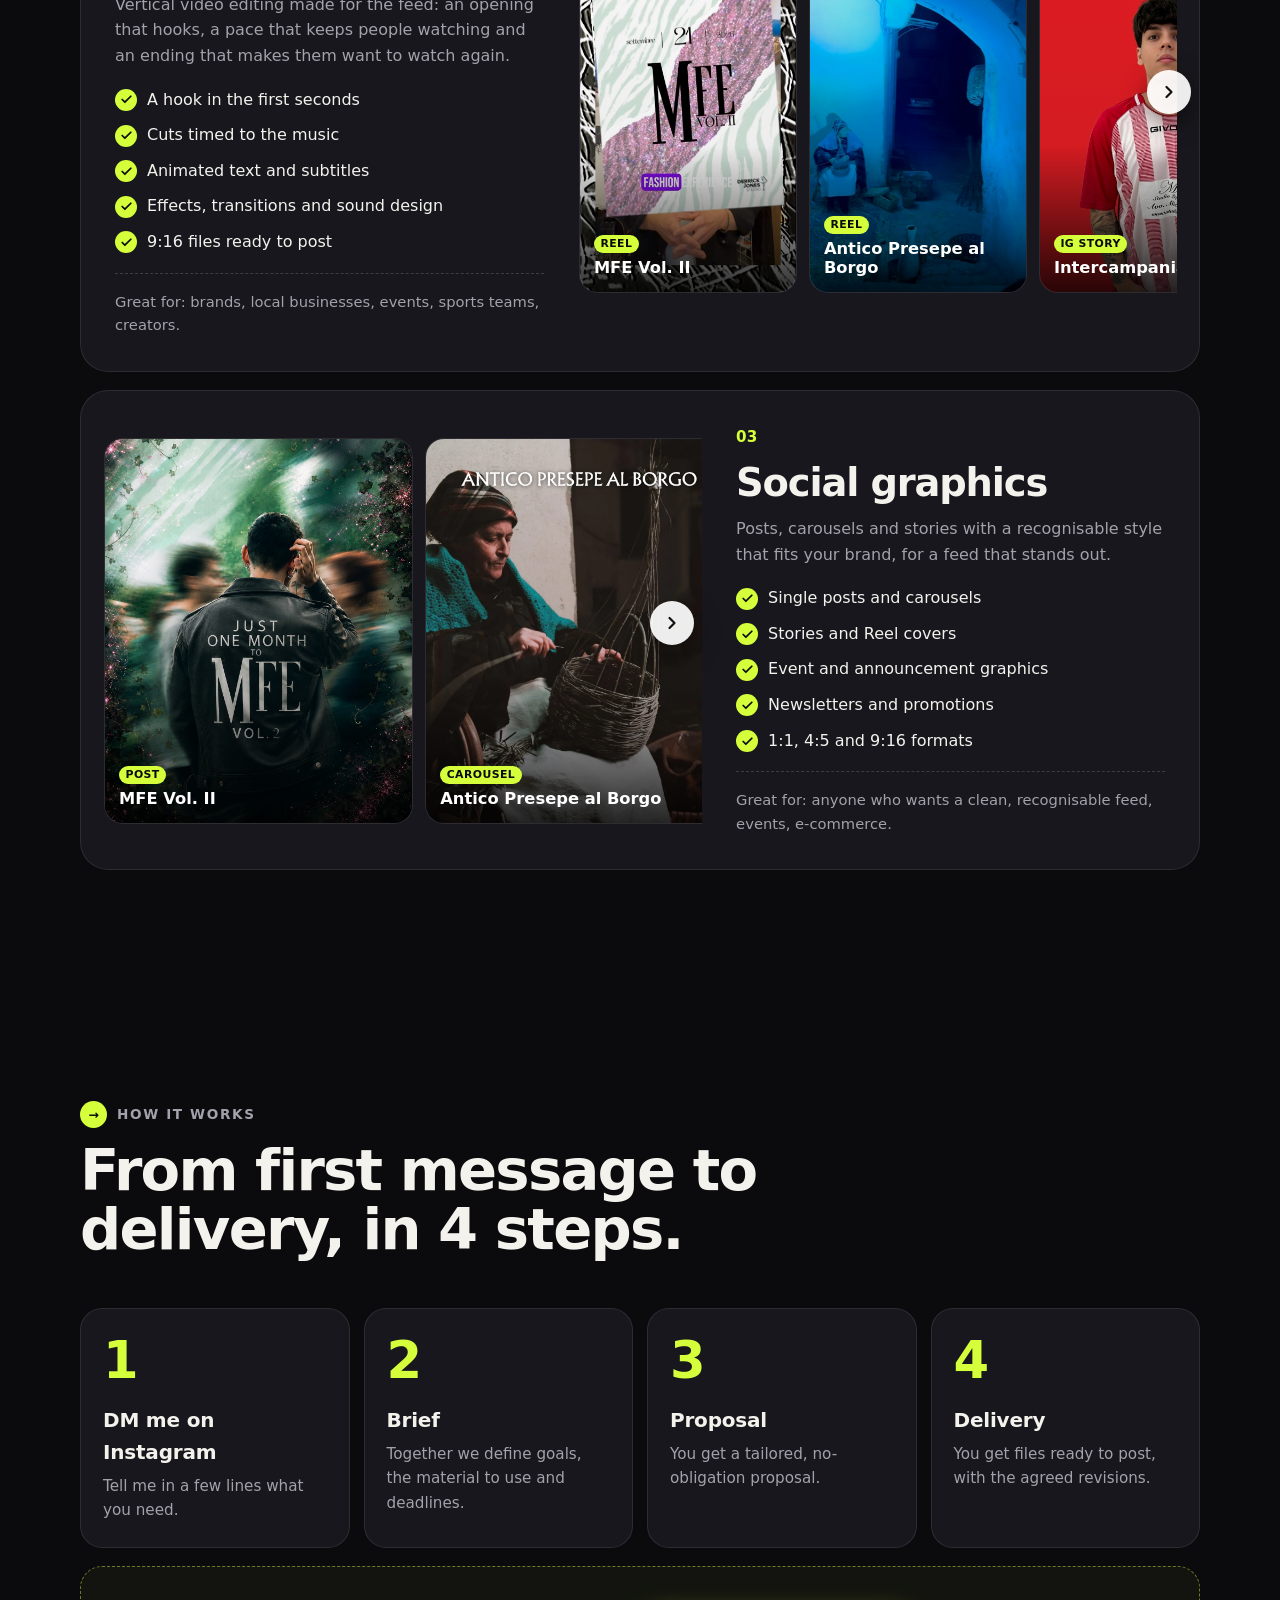
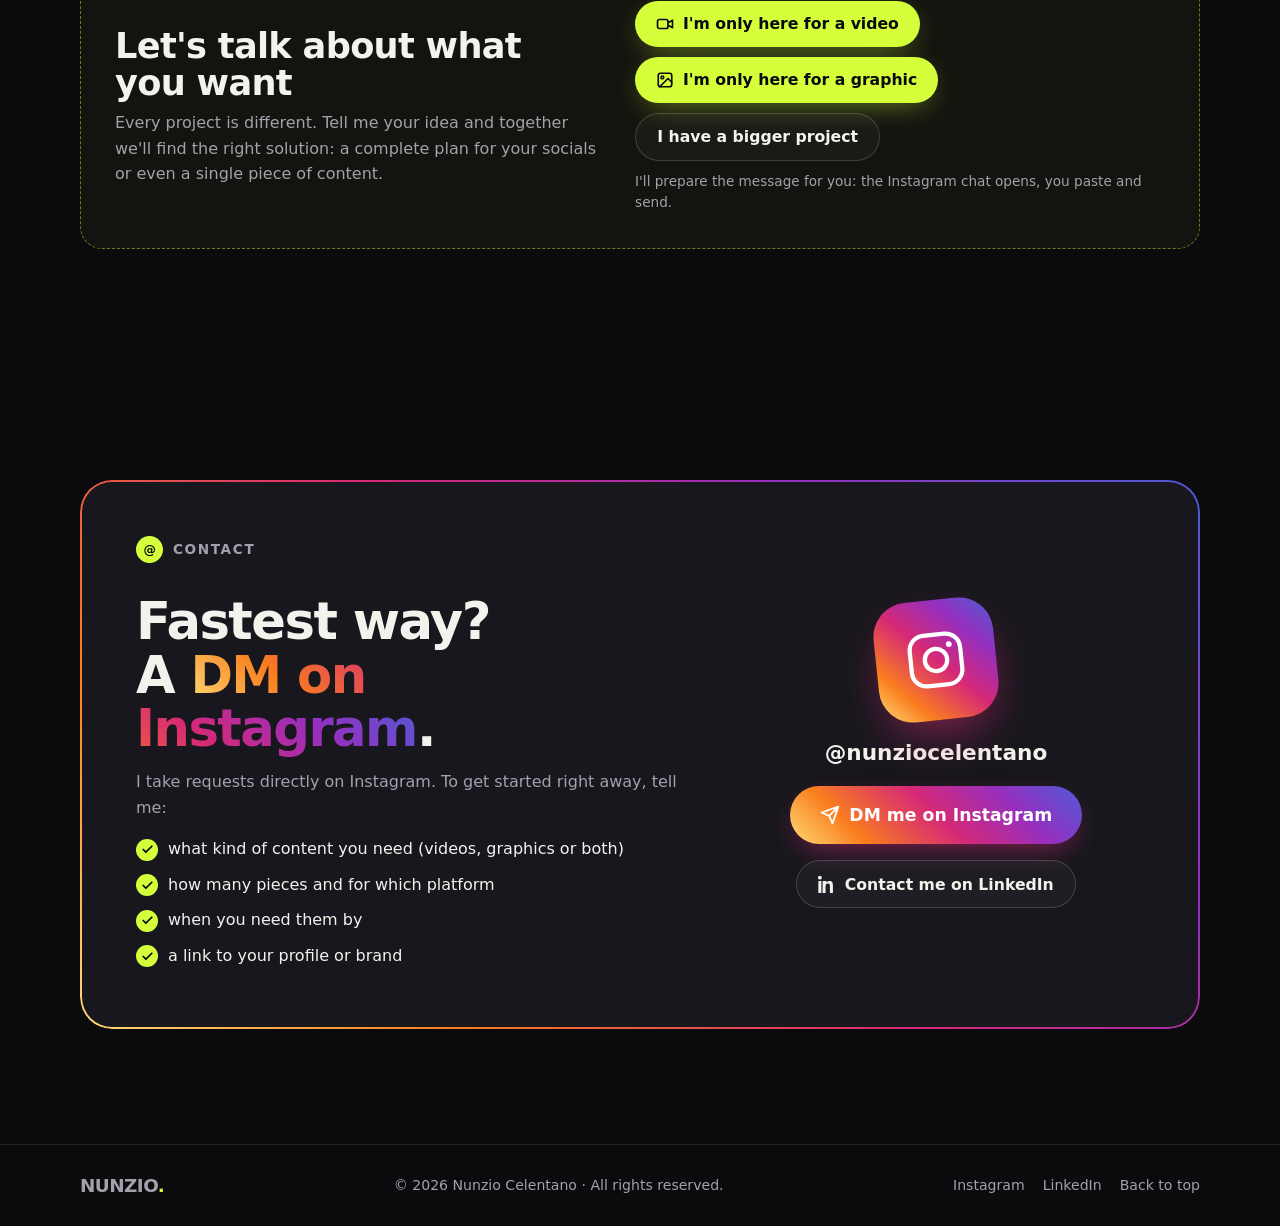
==== commit 3e309e73: "Add files via upload" ====
--- a/servizi.html
+++ b/servizi.html
@@ -40,10 +40,10 @@
       <div class="glow glow-b" aria-hidden="true"></div>
       <div class="wrap">
         <p class="kicker"><span class="live-dot" aria-hidden="true"></span><span data-i18n="nav.contact">Servizi & contatti</span></p>
-        <h1 class="hero-title" data-i18n-html="srv.title">Dimmi cosa ti serve, <em>al resto penso io.</em></h1>
-        <p class="hero-sub" data-i18n="srv.sub">Tre servizi, un solo obiettivo: una comunicazione che funziona sui social. Prezzi su richiesta, con un preventivo su misura e senza impegno.</p>
+        <h1 class="hero-title" data-i18n-html="srv.title">E se ti dicessi che riesco a <em>fermare lo scroll</em>?</h1>
+        <p class="hero-sub" data-i18n="srv.sub">Tre servizi, un solo obiettivo: una comunicazione che funziona sui social, dal piano completo al singolo contenuto.</p>
         <div class="hero-ctas">
-          <a href="#contatti" class="btn btn-accent"><span data-i18n="srv.cta">Chiedi un preventivo</span>
+          <a href="#contatti" class="btn btn-accent"><span data-i18n="srv.cta">Dimmi di più</span>
             <svg viewBox="0 0 24 24" width="18" height="18" fill="none" stroke="currentColor" stroke-width="2.2" stroke-linecap="round" stroke-linejoin="round" aria-hidden="true"><path d="M12 5v14M6 13l6 6 6-6"/></svg></a>
           <a href="index.html#progetti" class="btn btn-ghost"><span data-i18n="hero.cta">Guarda i lavori</span></a>
         </div>
@@ -55,17 +55,39 @@
     <!-- SERVIZI -->
     <section class="section" id="servizi">
       <div class="wrap services">
-        <article class="service">
+
+        <!-- 01 GESTIONE SOCIAL -->
+        <article class="service service-row">
           <div class="service-media media-feed" aria-hidden="true">
             <div class="feed">
               <div class="feed-head"><span class="feed-avatar"></span><span class="feed-lines"><b></b><i></i></span></div>
-              <div class="feed-grid">
-                <img src="grafiche/mfe-one-month.jpg" alt="" loading="lazy">
-                <img src="video/poster/intercampania-goal.jpg" alt="" loading="lazy">
-                <img src="grafiche/presepe-1.webp" alt="" loading="lazy">
-                <img src="grafiche/mfe-meet-the-talent.jpg" alt="" loading="lazy">
-                <img src="video/poster/mammapack-ricette.jpg" alt="" loading="lazy">
-                <img src="grafiche/presepe-3.webp" alt="" loading="lazy">
+              <div class="feed-window">
+                <div class="feed-grid">
+                  <img src="grafiche/mfe-one-month.jpg" alt="" loading="lazy">
+                  <img src="video/poster/intercampania-goal.jpg" alt="" loading="lazy">
+                  <img src="grafiche/presepe-1.webp" alt="" loading="lazy">
+                  <img src="grafiche/mfe-meet-the-talent.jpg" alt="" loading="lazy">
+                  <img src="video/poster/mammapack-ricette.jpg" alt="" loading="lazy">
+                  <img src="grafiche/presepe-3.webp" alt="" loading="lazy">
+                  <img src="video/poster/mfe-21-settembre.jpg" alt="" loading="lazy">
+                  <img src="grafiche/presepe-2.webp" alt="" loading="lazy">
+                  <img src="grafiche/mammapack-newsletter.webp" alt="" loading="lazy">
+                  <img src="video/poster/mfe-presentazione.jpg" alt="" loading="lazy">
+                  <img src="grafiche/presepe-4.webp" alt="" loading="lazy">
+                  <img src="video/poster/antico-presepe.jpg" alt="" loading="lazy">
+                  <img src="grafiche/mfe-one-month.jpg" alt="" loading="lazy">
+                  <img src="video/poster/intercampania-goal.jpg" alt="" loading="lazy">
+                  <img src="grafiche/presepe-1.webp" alt="" loading="lazy">
+                  <img src="grafiche/mfe-meet-the-talent.jpg" alt="" loading="lazy">
+                  <img src="video/poster/mammapack-ricette.jpg" alt="" loading="lazy">
+                  <img src="grafiche/presepe-3.webp" alt="" loading="lazy">
+                  <img src="video/poster/mfe-21-settembre.jpg" alt="" loading="lazy">
+                  <img src="grafiche/presepe-2.webp" alt="" loading="lazy">
+                  <img src="grafiche/mammapack-newsletter.webp" alt="" loading="lazy">
+                  <img src="video/poster/mfe-presentazione.jpg" alt="" loading="lazy">
+                  <img src="grafiche/presepe-4.webp" alt="" loading="lazy">
+                  <img src="video/poster/antico-presepe.jpg" alt="" loading="lazy">
+                </div>
               </div>
             </div>
           </div>
@@ -84,14 +106,53 @@
           </div>
         </article>
 
-        <article class="service">
-          <div class="service-media media-video">
-            <div class="phone phone-mini tilt-l">
-              <video src="video/preview/antico-presepe.mp4" poster="video/poster/antico-presepe.jpg" muted loop playsinline autoplay preload="auto" data-hero aria-hidden="true"></video>
+        <!-- 02 SHORTS, REELS & TIKTOK -->
+        <article class="service service-row reverse">
+          <div class="strip-wrap service-strip">
+            <div class="strip" tabindex="0" data-i18n-aria="strip.aria" aria-label="Galleria">
+              <div class="mcard" data-preview>
+                <button class="mcard-open" type="button" data-video="video/mfe-presentazione.mp4" data-group="svc-video" data-title="MFE Vol. II" data-caption="mfe.m1">
+                  <video class="preview" src="video/preview/mfe-presentazione.mp4" poster="video/poster/mfe-presentazione.jpg" muted loop playsinline preload="none"></video>
+                  <span class="mcard-shade" aria-hidden="true"></span>
+                  <span class="mcard-label"><span class="mcard-type">Reel</span>MFE Vol. II</span>
+                  <span class="play-badge" aria-hidden="true"><svg viewBox="0 0 24 24"><path d="M8 5.5v13l11-6.5z" fill="currentColor"/></svg></span>
+                </button>
+              </div>
+              <div class="mcard" data-preview>
+                <button class="mcard-open" type="button" data-video="video/antico-presepe.mp4" data-group="svc-video" data-title="Antico Presepe al Borgo" data-caption="pre.m1">
+                  <video class="preview" src="video/preview/antico-presepe.mp4" poster="video/poster/antico-presepe.jpg" muted loop playsinline preload="none"></video>
+                  <span class="mcard-shade" aria-hidden="true"></span>
+                  <span class="mcard-label"><span class="mcard-type">Reel</span>Antico Presepe al Borgo</span>
+                  <span class="play-badge" aria-hidden="true"><svg viewBox="0 0 24 24"><path d="M8 5.5v13l11-6.5z" fill="currentColor"/></svg></span>
+                </button>
+              </div>
+              <div class="mcard" data-preview>
+                <button class="mcard-open" type="button" data-video="video/intercampania-goal.mp4" data-group="svc-video" data-title="Intercampania" data-caption="int.m1">
+                  <video class="preview" src="video/preview/intercampania-goal.mp4" poster="video/poster/intercampania-goal.jpg" muted loop playsinline preload="none"></video>
+                  <span class="mcard-shade" aria-hidden="true"></span>
+                  <span class="mcard-label"><span class="mcard-type" data-i18n="type.story">Storia IG</span>Intercampania</span>
+                  <span class="play-badge" aria-hidden="true"><svg viewBox="0 0 24 24"><path d="M8 5.5v13l11-6.5z" fill="currentColor"/></svg></span>
+                </button>
+              </div>
+              <div class="mcard" data-preview>
+                <button class="mcard-open" type="button" data-video="video/mfe-21-settembre.mp4" data-group="svc-video" data-title="MFE Vol. II" data-caption="mfe.m2">
+                  <video class="preview" src="video/preview/mfe-21-settembre.mp4" poster="video/poster/mfe-21-settembre.jpg" muted loop playsinline preload="none"></video>
+                  <span class="mcard-shade" aria-hidden="true"></span>
+                  <span class="mcard-label"><span class="mcard-type">Teaser</span>MFE Vol. II</span>
+                  <span class="play-badge" aria-hidden="true"><svg viewBox="0 0 24 24"><path d="M8 5.5v13l11-6.5z" fill="currentColor"/></svg></span>
+                </button>
+              </div>
+              <div class="mcard" data-preview>
+                <button class="mcard-open" type="button" data-video="video/mammapack-ricette.mp4" data-group="svc-video" data-title="Mammapack" data-caption="mam.m1">
+                  <video class="preview" src="video/preview/mammapack-ricette.mp4" poster="video/poster/mammapack-ricette.jpg" muted loop playsinline preload="none"></video>
+                  <span class="mcard-shade" aria-hidden="true"></span>
+                  <span class="mcard-label"><span class="mcard-type">Motion</span>Mammapack</span>
+                  <span class="play-badge" aria-hidden="true"><svg viewBox="0 0 24 24"><path d="M8 5.5v13l11-6.5z" fill="currentColor"/></svg></span>
+                </button>
+              </div>
             </div>
-            <div class="phone phone-mini tilt-r">
-              <video src="video/preview/intercampania-goal.mp4" poster="video/poster/intercampania-goal.jpg" muted loop playsinline autoplay preload="auto" data-hero aria-hidden="true"></video>
-            </div>
+            <button class="strip-btn strip-prev" type="button" data-i18n-aria="strip.prev" aria-label="Indietro"><svg viewBox="0 0 24 24"><path d="M15 18l-6-6 6-6"/></svg></button>
+            <button class="strip-btn strip-next" type="button" data-i18n-aria="strip.next" aria-label="Avanti"><svg viewBox="0 0 24 24"><path d="M9 18l6-6-6-6"/></svg></button>
           </div>
           <div class="service-body">
             <span class="service-num">02</span>
@@ -108,10 +169,48 @@
           </div>
         </article>
 
-        <article class="service">
-          <div class="service-media media-gfx">
-            <img class="gfx-a" src="grafiche/presepe-3.webp" width="1080" height="1350" alt="" loading="lazy">
-            <img class="gfx-b" src="grafiche/mammapack-newsletter.webp" width="1294" height="2000" alt="" loading="lazy">
+        <!-- 03 GRAFICHE SOCIAL -->
+        <article class="service service-row">
+          <div class="strip-wrap service-strip">
+            <div class="strip" tabindex="0" data-i18n-aria="strip.aria" aria-label="Galleria">
+              <div class="mcard r-45">
+                <button class="mcard-open" type="button" data-img="grafiche/mfe-one-month.jpg" data-group="svc-gfx" data-title="MFE Vol. II" data-caption="mfe.m4">
+                  <img src="grafiche/mfe-one-month.jpg" width="1122" height="1402" alt="Locandina MFE Vol. 2: Just one month to MFE" loading="lazy">
+                  <span class="mcard-shade" aria-hidden="true"></span>
+                  <span class="mcard-label"><span class="mcard-type">Post</span>MFE Vol. II</span>
+                </button>
+              </div>
+              <div class="mcard r-45">
+                <button class="mcard-open" type="button" data-img="grafiche/presepe-1.webp" data-group="svc-gfx" data-title="Antico Presepe al Borgo" data-caption="pre.m2">
+                  <img src="grafiche/presepe-1.webp" width="1080" height="1350" alt="Antico Presepe al Borgo: donna che intreccia un cesto di vimini" loading="lazy">
+                  <span class="mcard-shade" aria-hidden="true"></span>
+                  <span class="mcard-label"><span class="mcard-type" data-i18n="type.carousel">Carosello</span>Antico Presepe al Borgo</span>
+                </button>
+              </div>
+              <div class="mcard r-tall">
+                <button class="mcard-open" type="button" data-img="grafiche/mammapack-newsletter.webp" data-group="svc-gfx" data-title="Mammapack" data-caption="mam.m2">
+                  <img src="grafiche/mammapack-newsletter.webp" width="1294" height="2000" alt="Grafica Mammapack per la newsletter" loading="lazy">
+                  <span class="mcard-shade" aria-hidden="true"></span>
+                  <span class="mcard-label"><span class="mcard-type">Newsletter</span>Mammapack</span>
+                </button>
+              </div>
+              <div class="mcard r-45">
+                <button class="mcard-open" type="button" data-img="grafiche/mfe-meet-the-talent.jpg" data-group="svc-gfx" data-title="MFE Vol. II" data-caption="mfe.m5">
+                  <img src="grafiche/mfe-meet-the-talent.jpg" width="1122" height="1402" alt="Grafica Meet the MFE talent" loading="lazy">
+                  <span class="mcard-shade" aria-hidden="true"></span>
+                  <span class="mcard-label"><span class="mcard-type">Post</span>Meet the talent</span>
+                </button>
+              </div>
+              <div class="mcard r-45">
+                <button class="mcard-open" type="button" data-img="grafiche/presepe-3.webp" data-group="svc-gfx" data-title="Antico Presepe al Borgo" data-caption="pre.m4">
+                  <img src="grafiche/presepe-3.webp" width="1080" height="1350" alt="Antico Presepe al Borgo: mani che impastano il pane" loading="lazy">
+                  <span class="mcard-shade" aria-hidden="true"></span>
+                  <span class="mcard-label"><span class="mcard-type" data-i18n="type.carousel">Carosello</span>Antico Presepe al Borgo</span>
+                </button>
+              </div>
+            </div>
+            <button class="strip-btn strip-prev" type="button" data-i18n-aria="strip.prev" aria-label="Indietro"><svg viewBox="0 0 24 24"><path d="M15 18l-6-6 6-6"/></svg></button>
+            <button class="strip-btn strip-next" type="button" data-i18n-aria="strip.next" aria-label="Avanti"><svg viewBox="0 0 24 24"><path d="M9 18l6-6-6-6"/></svg></button>
           </div>
           <div class="service-body">
             <span class="service-num">03</span>
@@ -140,14 +239,23 @@
         <ol class="steps">
           <li><span class="step-n">1</span><h3 data-i18n="p1.t">Scrivimi su Instagram</h3><p data-i18n="p1.d">Raccontami in poche righe cosa ti serve.</p></li>
           <li><span class="step-n">2</span><h3>Brief</h3><p data-i18n="p2.d">Definiamo insieme obiettivi, materiale da usare e scadenze.</p></li>
-          <li><span class="step-n">3</span><h3 data-i18n="p3.t">Preventivo</h3><p data-i18n="p3.d">Ricevi un preventivo su misura, senza impegno.</p></li>
+          <li><span class="step-n">3</span><h3 data-i18n="p3.t">Proposta</h3><p data-i18n="p3.d">Ricevi una proposta su misura, senza impegno.</p></li>
           <li><span class="step-n">4</span><h3 data-i18n="p4.t">Consegna</h3><p data-i18n="p4.d">Ricevi i file pronti da pubblicare, con le revisioni concordate.</p></li>
         </ol>
-        <div class="price-note">
-          <span class="price-badge" data-i18n="price.badge">€ su richiesta</span>
-          <div>
-            <h3 data-i18n="price.title">Prezzi su richiesta</h3>
-            <p data-i18n="price.text">Ogni progetto è diverso: durata dei video, quantità di contenuti, tempi di consegna. Scrivimi e ti preparo un preventivo su misura.</p>
+        <div class="talk">
+          <div class="talk-copy">
+            <h3 class="talk-title" data-i18n="talk.title">Parliamo di ciò che vuoi</h3>
+            <p data-i18n="talk.text">Ogni progetto è diverso. Raccontami la tua idea e troviamo insieme la soluzione giusta: un piano completo per i tuoi social o anche un solo contenuto.</p>
+          </div>
+          <div class="talk-actions">
+            <a class="btn btn-accent" href="https://www.instagram.com/" data-ig data-quick="video" target="_blank" rel="noopener">
+              <svg viewBox="0 0 24 24" width="18" height="18" fill="none" stroke="currentColor" stroke-width="2.2" stroke-linecap="round" stroke-linejoin="round" aria-hidden="true"><rect x="2" y="6" width="14" height="12" rx="2.5"/><path d="M16 10.5l6-3.5v10l-6-3.5"/></svg>
+              <span data-i18n="quick.video">Sono qui solo per un video</span></a>
+            <a class="btn btn-accent" href="https://www.instagram.com/" data-ig data-quick="gfx" target="_blank" rel="noopener">
+              <svg viewBox="0 0 24 24" width="18" height="18" fill="none" stroke="currentColor" stroke-width="2.2" stroke-linecap="round" stroke-linejoin="round" aria-hidden="true"><rect x="3" y="3" width="18" height="18" rx="3"/><circle cx="8.5" cy="8.5" r="1.8"/><path d="M21 15l-5-5L5 21"/></svg>
+              <span data-i18n="quick.gfx">Sono qui solo per una grafica</span></a>
+            <a class="btn btn-ghost" href="#contatti"><span data-i18n="quick.more">Ho un progetto più grande</span></a>
+            <p class="talk-hint" data-i18n="quick.hint">Ti preparo il messaggio già scritto: si apre la chat di Instagram, tu incolli e invii.</p>
           </div>
         </div>
       </div>
@@ -197,6 +305,17 @@
     </div>
   </footer>
 
+  <div class="toast" role="status" aria-live="polite" hidden></div>
+
+  <dialog class="lightbox" data-i18n-aria="lb.aria" aria-label="Visualizzatore">
+    <div class="lb-stage"></div>
+    <div class="lb-caption"><strong class="lb-title"></strong><span class="lb-sub"></span>
+      <a class="lb-ig" href="https://www.instagram.com/" target="_blank" rel="noopener" hidden><svg viewBox="0 0 24 24" fill="none" stroke="currentColor" stroke-width="2" stroke-linecap="round" stroke-linejoin="round" aria-hidden="true"><rect x="2.5" y="2.5" width="19" height="19" rx="5.5"/><circle cx="12" cy="12" r="4.2"/><circle cx="17.4" cy="6.6" r="1.1" fill="currentColor" stroke="none"/></svg><span data-i18n="ig.view">Guarda su Instagram</span></a></div>
+    <button class="lb-btn lb-close" type="button" data-i18n-aria="lb.close" aria-label="Chiudi"><svg viewBox="0 0 24 24"><path d="M18 6L6 18M6 6l12 12"/></svg></button>
+    <button class="lb-btn lb-prev" type="button" data-i18n-aria="lb.prev" aria-label="Precedente"><svg viewBox="0 0 24 24"><path d="M15 18l-6-6 6-6"/></svg></button>
+    <button class="lb-btn lb-next" type="button" data-i18n-aria="lb.next" aria-label="Successivo"><svg viewBox="0 0 24 24"><path d="M9 18l6-6-6-6"/></svg></button>
+  </dialog>
+
   <script src="assets/main.js"></script>
 </body>
 </html>
--- a/assets/style.css
+++ b/assets/style.css
@@ -312,7 +312,7 @@
 .foot-links a:hover { color: var(--text); }
 
 /* ---------- Pagina servizi ---------- */
-.services { display: grid; grid-template-columns: repeat(3, 1fr); gap: 18px; }
+.services { display: grid; grid-template-columns: 1fr; gap: 18px; }
 .service { display: flex; flex-direction: column; border-radius: calc(var(--radius) + 6px); background: var(--card); border: 1px solid var(--line); overflow: hidden; }
 .service-media { position: relative; height: 300px; overflow: hidden; background: radial-gradient(120% 120% at 50% 100%, rgba(139, 92, 255, .35), transparent 60%), var(--card-2); }
 .media-gfx { background: radial-gradient(120% 120% at 50% 100%, rgba(255, 61, 139, .3), transparent 60%), var(--card-2); }
@@ -349,14 +349,41 @@
 .steps h3 { font-family: var(--font-display); font-weight: 700; font-size: 1.25rem; letter-spacing: -.01em; margin-bottom: 6px; }
 .steps p { color: var(--muted); font-size: .95rem; }
 
-.price-note {
-  display: flex; align-items: center; gap: clamp(16px, 3vw, 32px); margin-top: 18px;
-  padding: clamp(20px, 3vw, 30px); border-radius: var(--radius);
+
+.service-row { display: grid; grid-template-columns: minmax(0, 1.25fr) minmax(0, 1fr); align-items: stretch; }
+.service-row.reverse { grid-template-columns: minmax(0, 1fr) minmax(0, 1.25fr); }
+.service-row.reverse > :first-child { order: 2; }
+.service-row .service-media { height: auto; min-height: 440px; }
+.service-row .service-body { justify-content: center; }
+.service-strip { align-self: center; padding: 22px 0 8px 22px; }
+.service-row.reverse .service-strip { padding: 22px 22px 8px 0; }
+.service-strip .strip { --h: clamp(340px, 30vw, 420px); }
+.service-strip .strip-prev { left: 8px; }
+.service-strip .strip-next { right: 8px; }
+.feed-window { height: 340px; overflow: hidden; border-radius: 6px; -webkit-mask: linear-gradient(transparent, #000 8%, #000 92%, transparent); mask: linear-gradient(transparent, #000 8%, #000 92%, transparent); }
+.feed-window .feed-grid { animation: feed-scroll 38s linear infinite; }
+.feed:hover .feed-grid { animation-play-state: paused; }
+@keyframes feed-scroll { to { transform: translateY(calc(-50% - 1.5px)); } }
+.media-feed .feed { width: 250px; }
+
+.talk {
+  display: grid; grid-template-columns: minmax(0, 1fr) minmax(0, 1.1fr); gap: clamp(18px, 3vw, 40px); align-items: center;
+  margin-top: 18px; padding: clamp(22px, 3vw, 34px); border-radius: var(--radius);
   border: 1.5px dashed rgba(212, 255, 58, .45); background: rgba(212, 255, 58, .04);
 }
-.price-badge { flex-shrink: 0; padding: .8em 1.1em; border-radius: 16px; background: var(--accent); color: var(--accent-ink); font-family: var(--font-display); font-weight: 800; font-size: 1.05rem; transform: rotate(-3deg); }
-.price-note h3 { font-family: var(--font-display); font-size: 1.35rem; font-weight: 700; margin-bottom: 4px; }
-.price-note p { color: var(--muted); }
+.talk-title { font-family: var(--font-display); font-weight: 800; font-size: clamp(1.6rem, 3vw, 2.2rem); line-height: 1.05; letter-spacing: -.02em; margin-bottom: 8px; }
+.talk-copy p { color: var(--muted); }
+.talk-actions { display: flex; flex-wrap: wrap; gap: 10px; }
+.talk-actions .btn { white-space: normal; }
+.talk-hint { flex-basis: 100%; font-size: .85rem; color: var(--muted); }
+
+.toast {
+  position: fixed; left: 50%; bottom: 22px; z-index: 100; transform: translateX(-50%);
+  max-width: calc(100vw - 32px); padding: .85em 1.2em; border-radius: 14px;
+  background: var(--accent); color: var(--accent-ink); font-weight: 600; font-size: .92rem;
+  box-shadow: 0 16px 40px -10px rgba(0, 0, 0, .7); animation: toast-in .3s var(--ease);
+}
+@keyframes toast-in { from { opacity: 0; transform: translate(-50%, 12px); } }
 
 .contact-card {
   position: relative; display: grid; grid-template-columns: 1.3fr 1fr; gap: clamp(24px, 4vw, 56px); align-items: center;
@@ -421,7 +448,12 @@
 @media (max-width: 1020px) {
   .project { grid-template-columns: 1fr; }
   .project-copy { position: static; max-width: 640px; }
-  .services { grid-template-columns: 1fr; }
+  .service-row, .service-row.reverse { grid-template-columns: 1fr; }
+  .service-row.reverse > :first-child { order: 0; }
+  .service-strip, .service-row.reverse .service-strip { padding: 18px 0 4px 18px; }
+  .service-row .service-media { min-height: 400px; }
+  .service-strip .strip { margin: 0; padding: 2px 18px 14px 0; scroll-padding: 0; }
+  .talk { grid-template-columns: 1fr; }
   .steps { grid-template-columns: 1fr 1fr; }
 }
 @media (max-width: 860px) {
@@ -445,7 +477,7 @@
   .mcard.r-169 { width: 100%; }
   .project-wide .strip { margin: 0; padding: 0; }
   .steps { grid-template-columns: 1fr; }
-  .price-note { flex-direction: column; align-items: flex-start; }
+  .talk-actions .btn { width: 100%; justify-content: center; }
   .float-chip { font-size: .74rem; }
   .service-media { height: 250px; }
   .phone-mini { width: 120px; }
@@ -467,4 +499,5 @@
   html { scroll-behavior: auto; }
   *, *::before, *::after { animation-duration: .01ms !important; animation-iteration-count: 1 !important; transition-duration: .01ms !important; }
   .marquee-track { animation: none; }
-}
+  .feed-window .feed-grid { animation: none; }
+}
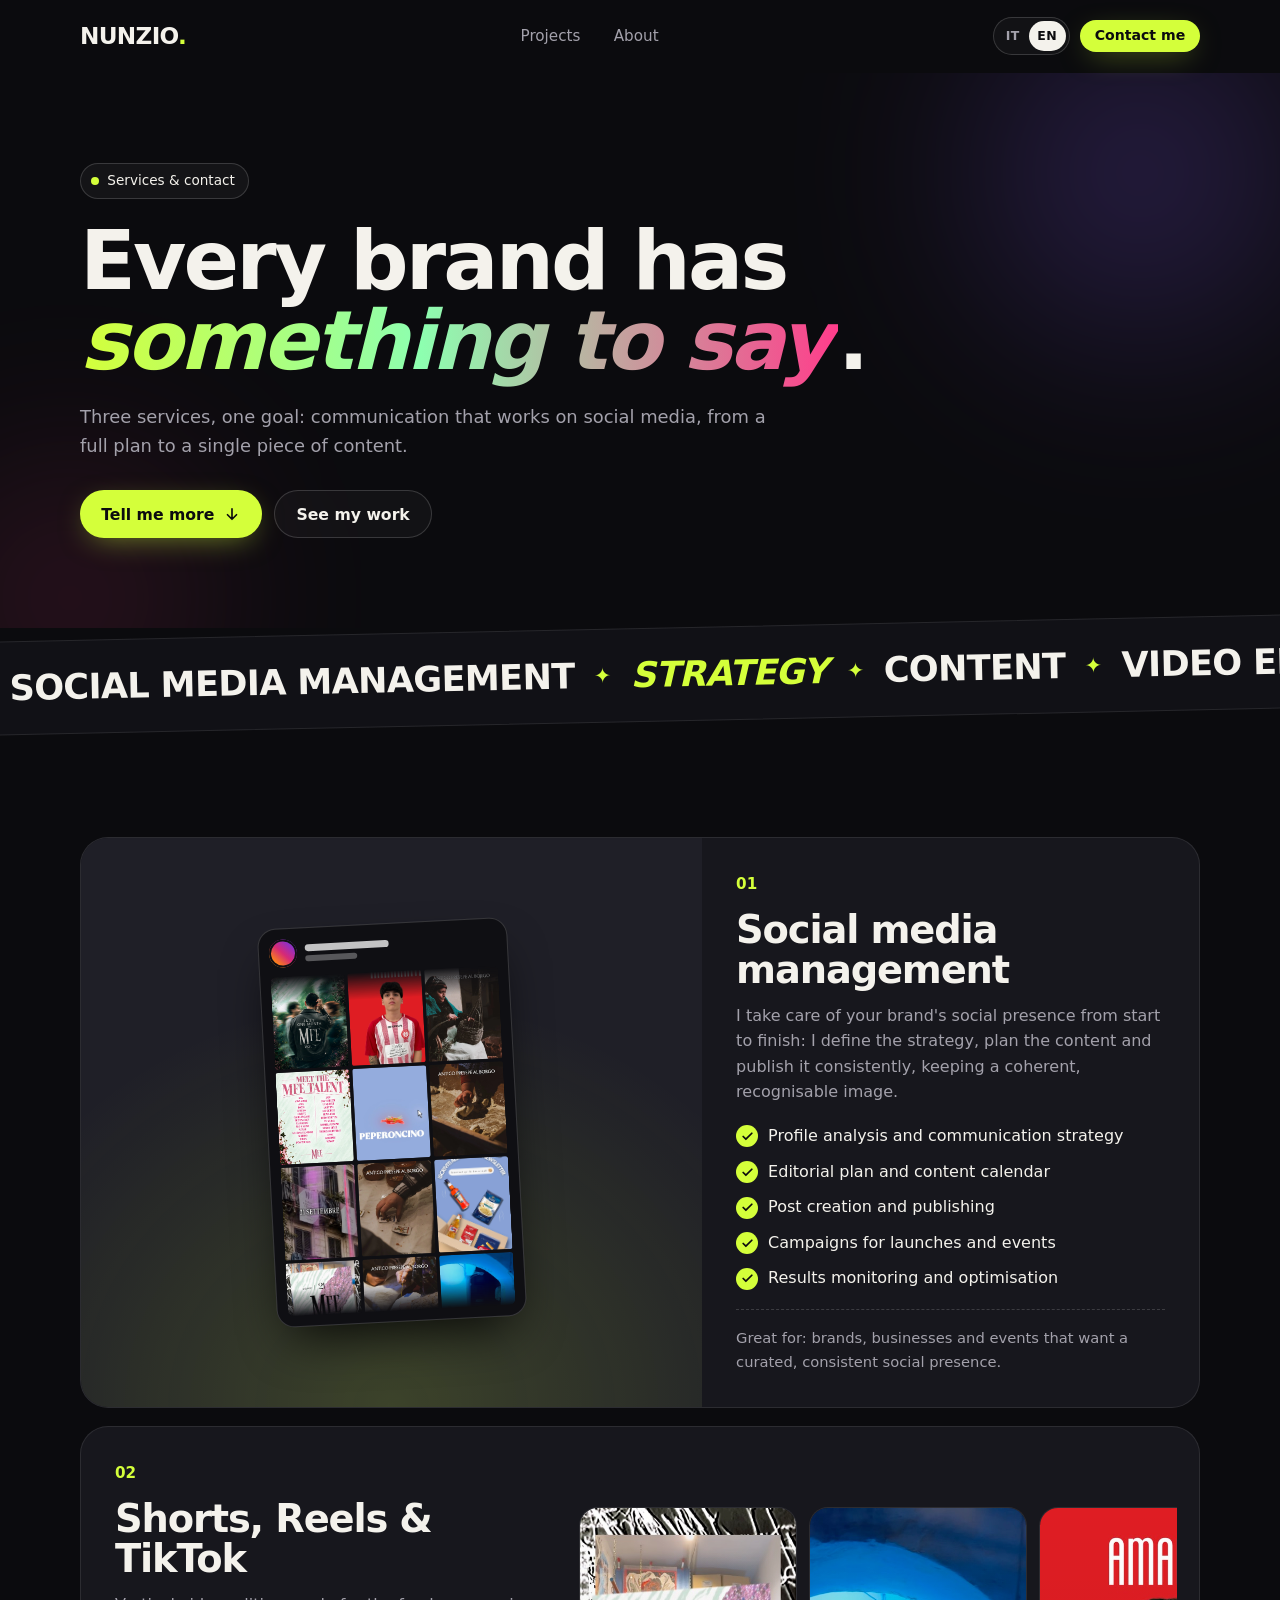
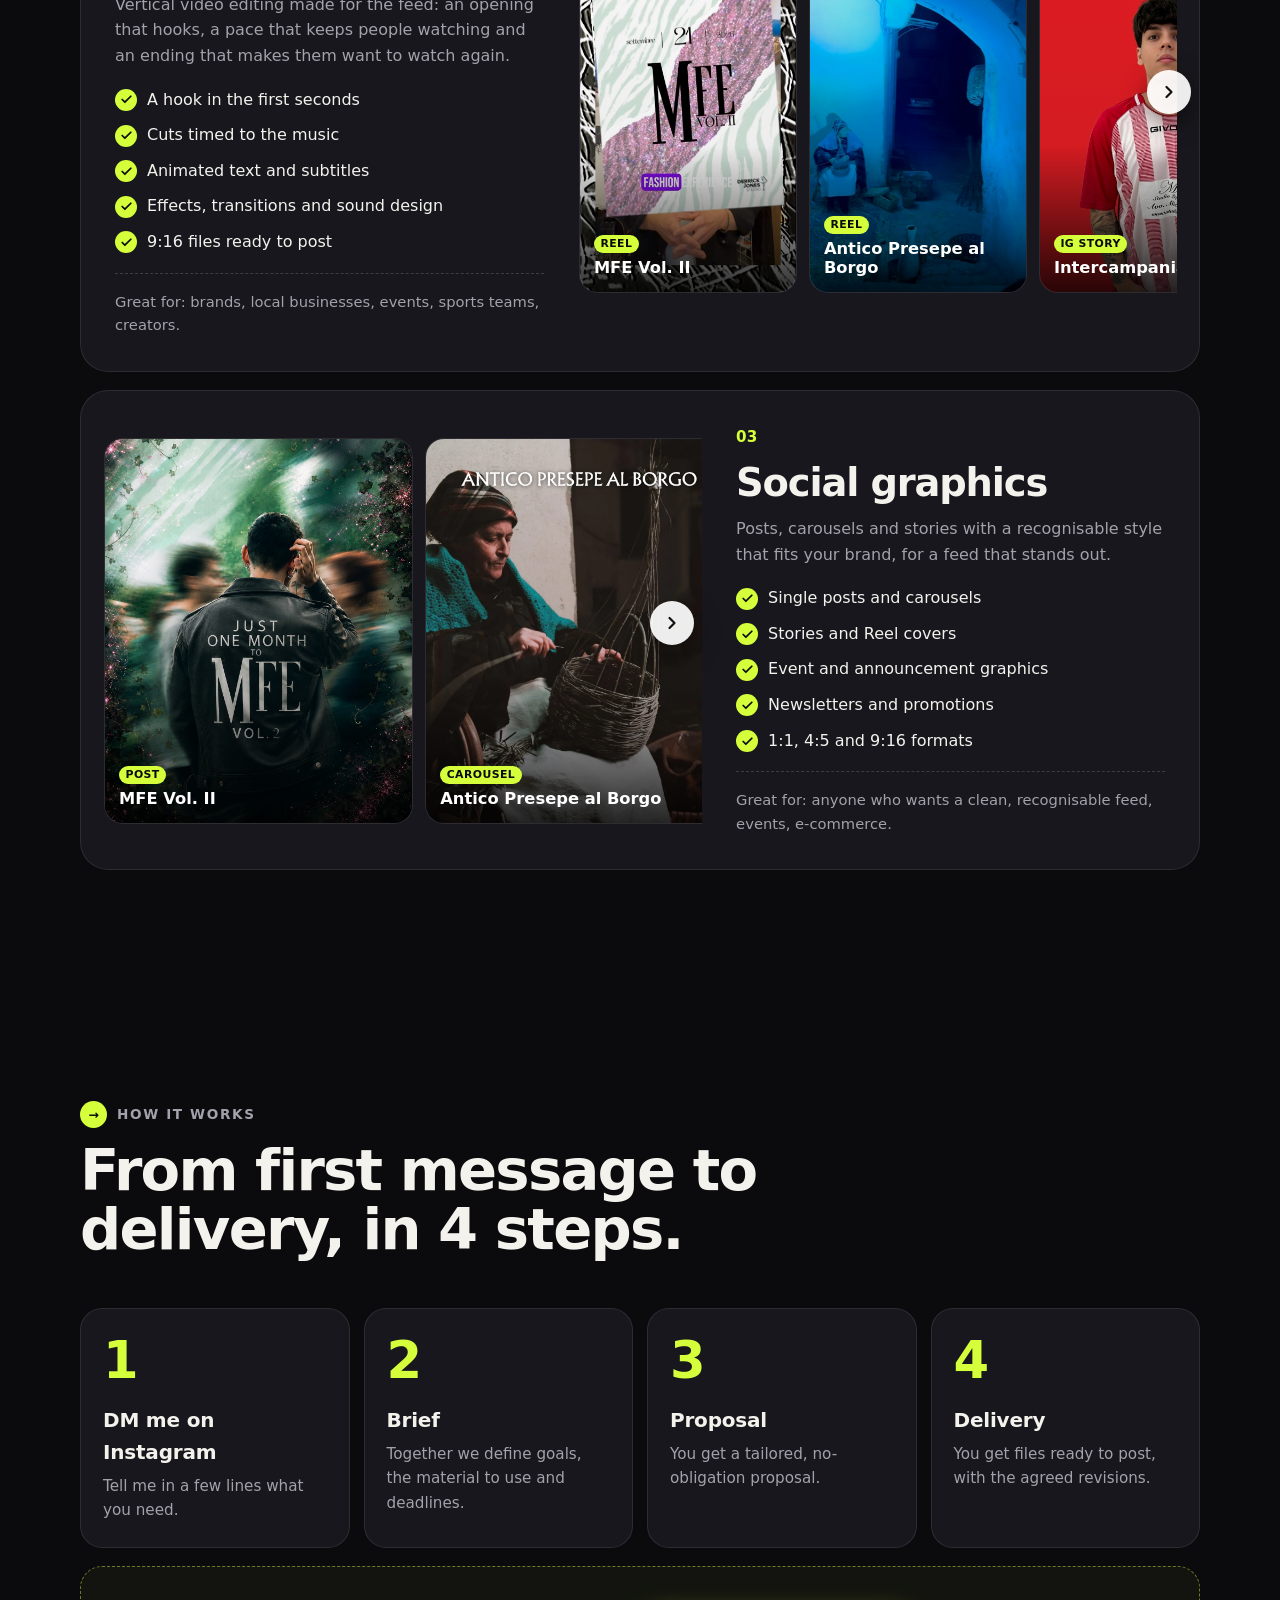
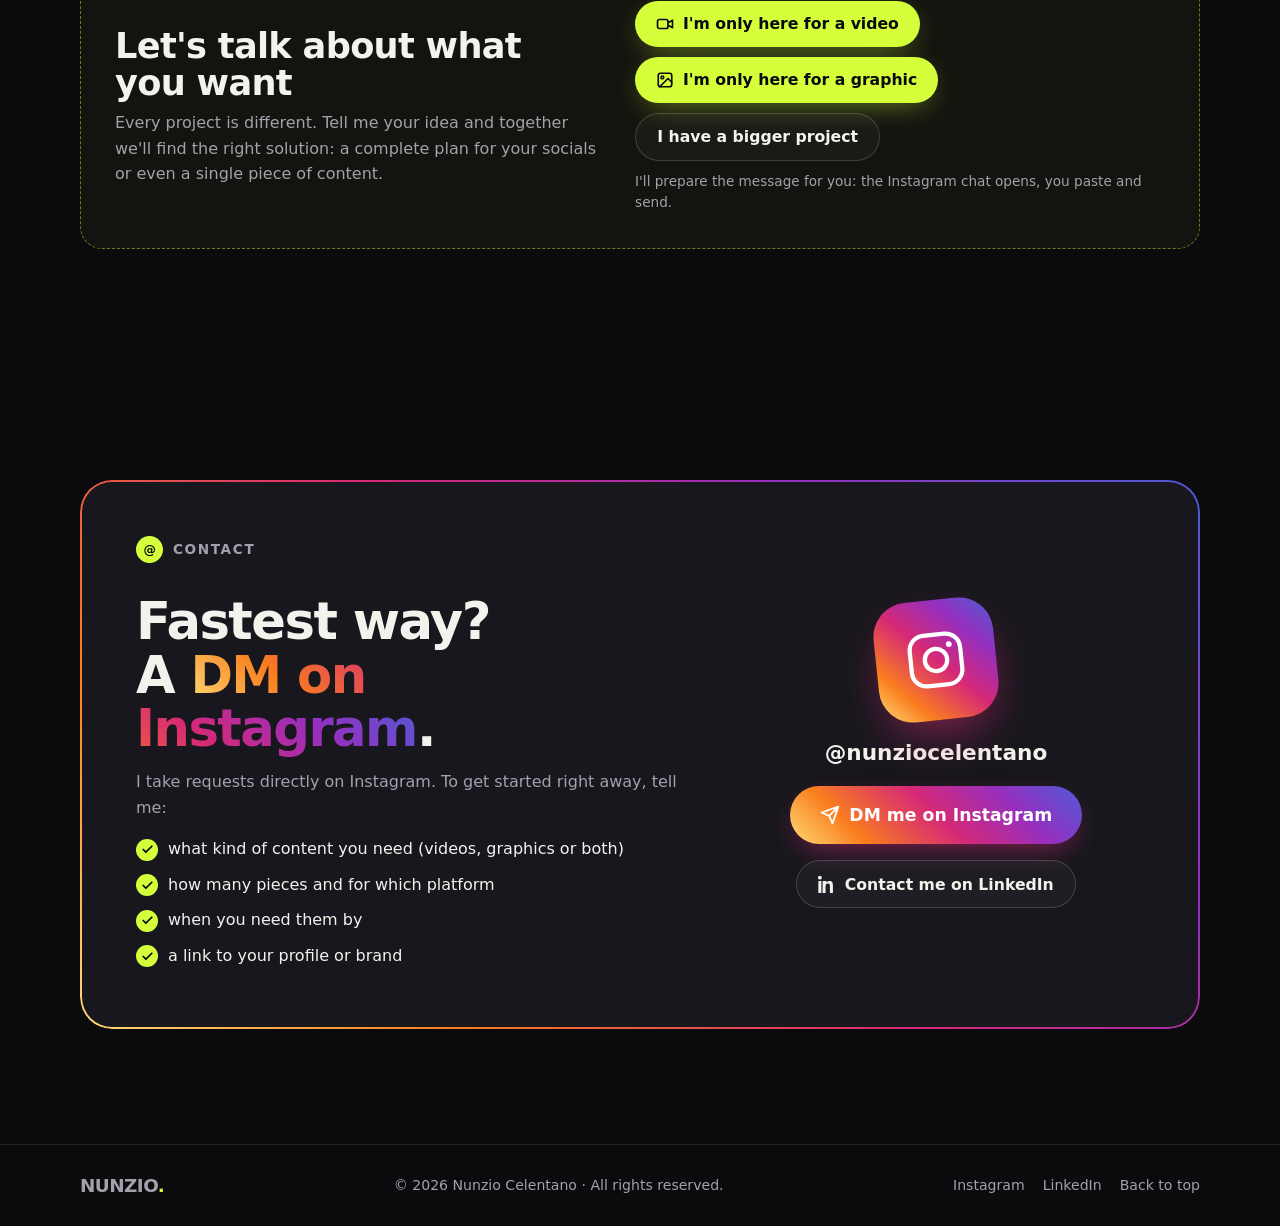
==== commit 600d8e17: "Add files via upload" ====
--- a/servizi.html
+++ b/servizi.html
@@ -40,7 +40,7 @@
       <div class="glow glow-b" aria-hidden="true"></div>
       <div class="wrap">
         <p class="kicker"><span class="live-dot" aria-hidden="true"></span><span data-i18n="nav.contact">Servizi & contatti</span></p>
-        <h1 class="hero-title" data-i18n-html="srv.title">E se ti dicessi che riesco a <em>fermare lo scroll</em>?</h1>
+        <h1 class="hero-title" data-i18n-html="srv.title">Ogni brand ha <em>qualcosa da dire</em>.</h1>
         <p class="hero-sub" data-i18n="srv.sub">Tre servizi, un solo obiettivo: una comunicazione che funziona sui social, dal piano completo al singolo contenuto.</p>
         <div class="hero-ctas">
           <a href="#contatti" class="btn btn-accent"><span data-i18n="srv.cta">Dimmi di più</span>
--- a/assets/style.css
+++ b/assets/style.css
@@ -275,6 +275,18 @@
 }
 .ig-chip svg { width: 18px; height: 18px; }
 .ig-chip:hover { transform: scale(1.1); }
+
+/* 1926 in evidenza, a tutta larghezza */
+.project-feature { grid-template-columns: 1fr; gap: clamp(20px, 3vw, 32px); }
+.feature-head { display: grid; grid-template-columns: auto minmax(0, 540px); justify-content: space-between; align-items: end; gap: 20px 56px; }
+.feature-title {
+  font-family: var(--font-display); font-weight: 800; font-size: clamp(5.5rem, 15vw, 11.5rem); line-height: .82; letter-spacing: -.055em; margin-top: 10px;
+  background: linear-gradient(180deg, #9fdcff 0%, #2a8be8 100%); -webkit-background-clip: text; background-clip: text; color: transparent;
+}
+.feature-side .project-sub { margin-top: 0; color: #7cc8ff; }
+.feature-side .btn { margin-top: 20px; }
+.feature-video { border-radius: 26px; box-shadow: 0 0 0 1px var(--line), 0 40px 90px -40px rgba(42, 139, 232, .55); }
+.feature-video:hover { transform: none; }
 
 /* 1926: video verticale con l'immagine girata, mostrato in orizzontale */
 .project-wide .strip-wrap { align-self: center; }
@@ -448,6 +460,7 @@
 @media (max-width: 1020px) {
   .project { grid-template-columns: 1fr; }
   .project-copy { position: static; max-width: 640px; }
+  .feature-head { grid-template-columns: 1fr; }
   .service-row, .service-row.reverse { grid-template-columns: 1fr; }
   .service-row.reverse > :first-child { order: 0; }
   .service-strip, .service-row.reverse .service-strip { padding: 18px 0 4px 18px; }
